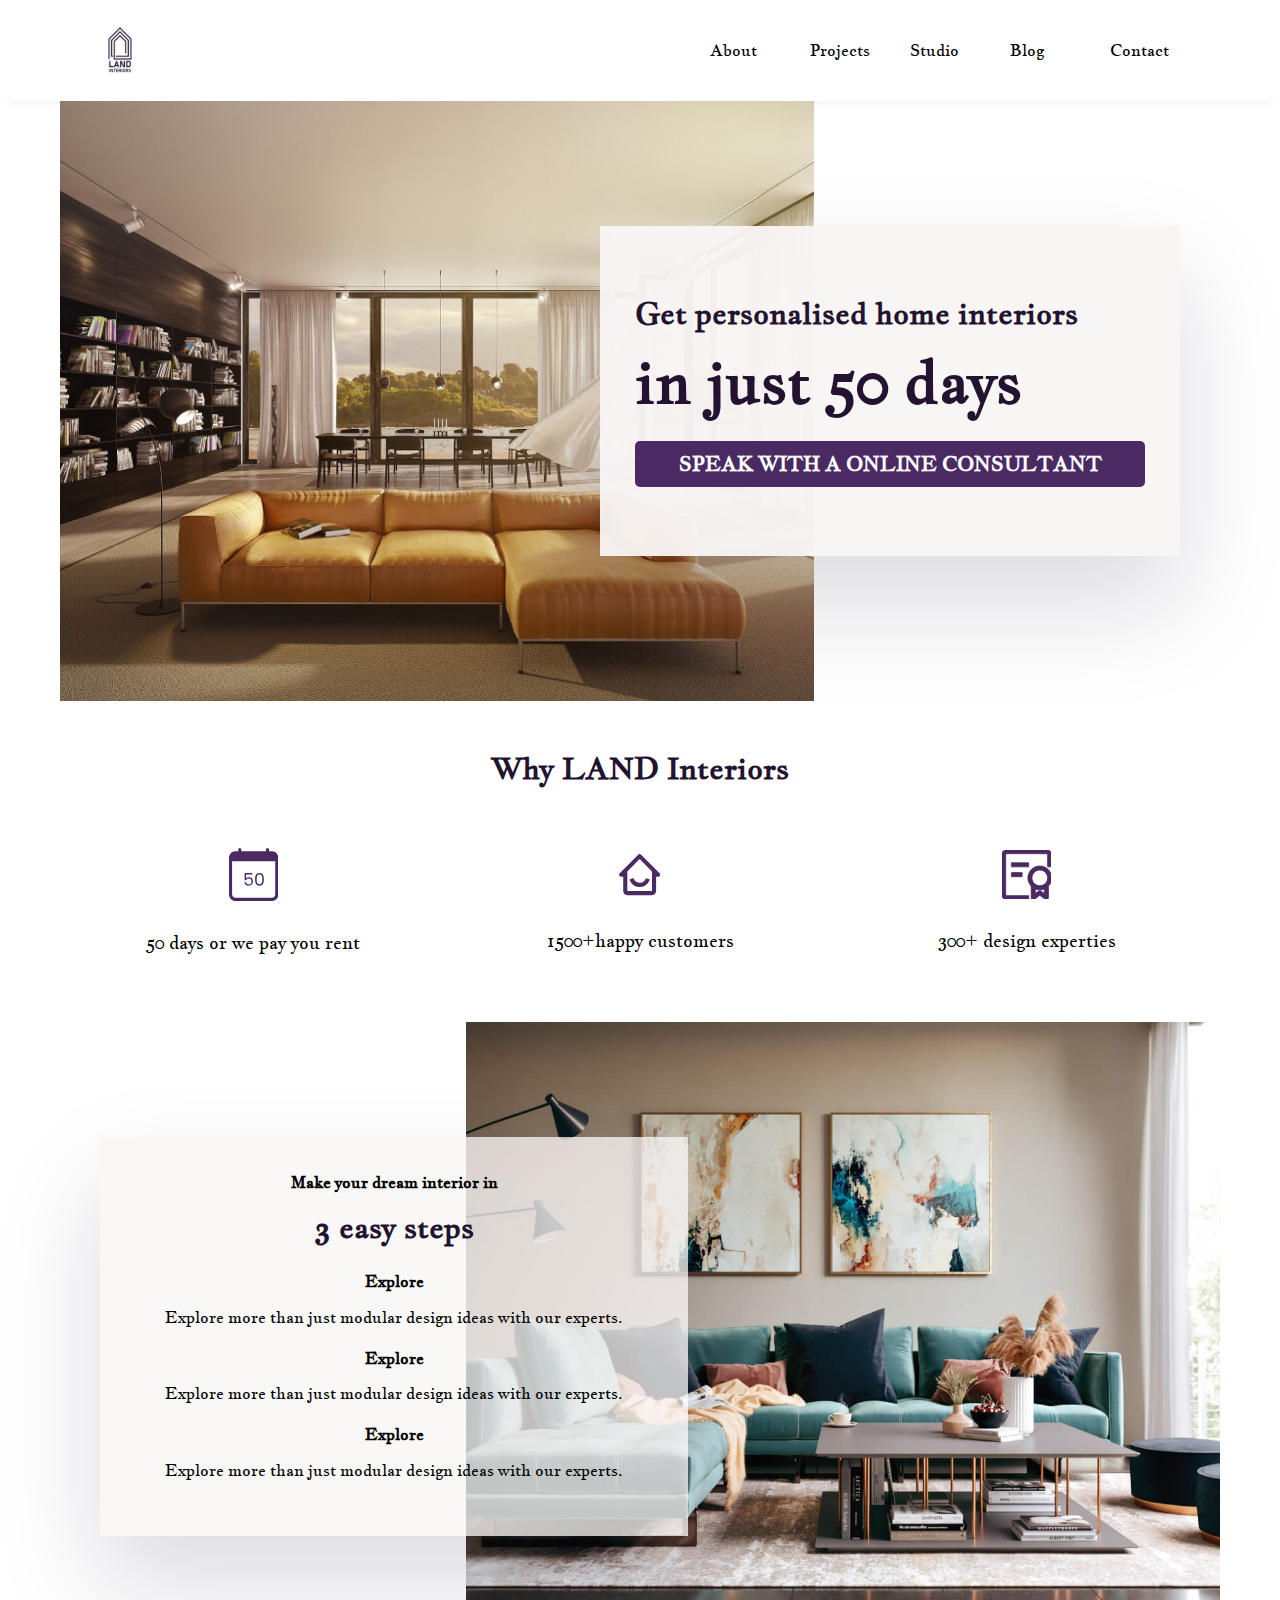
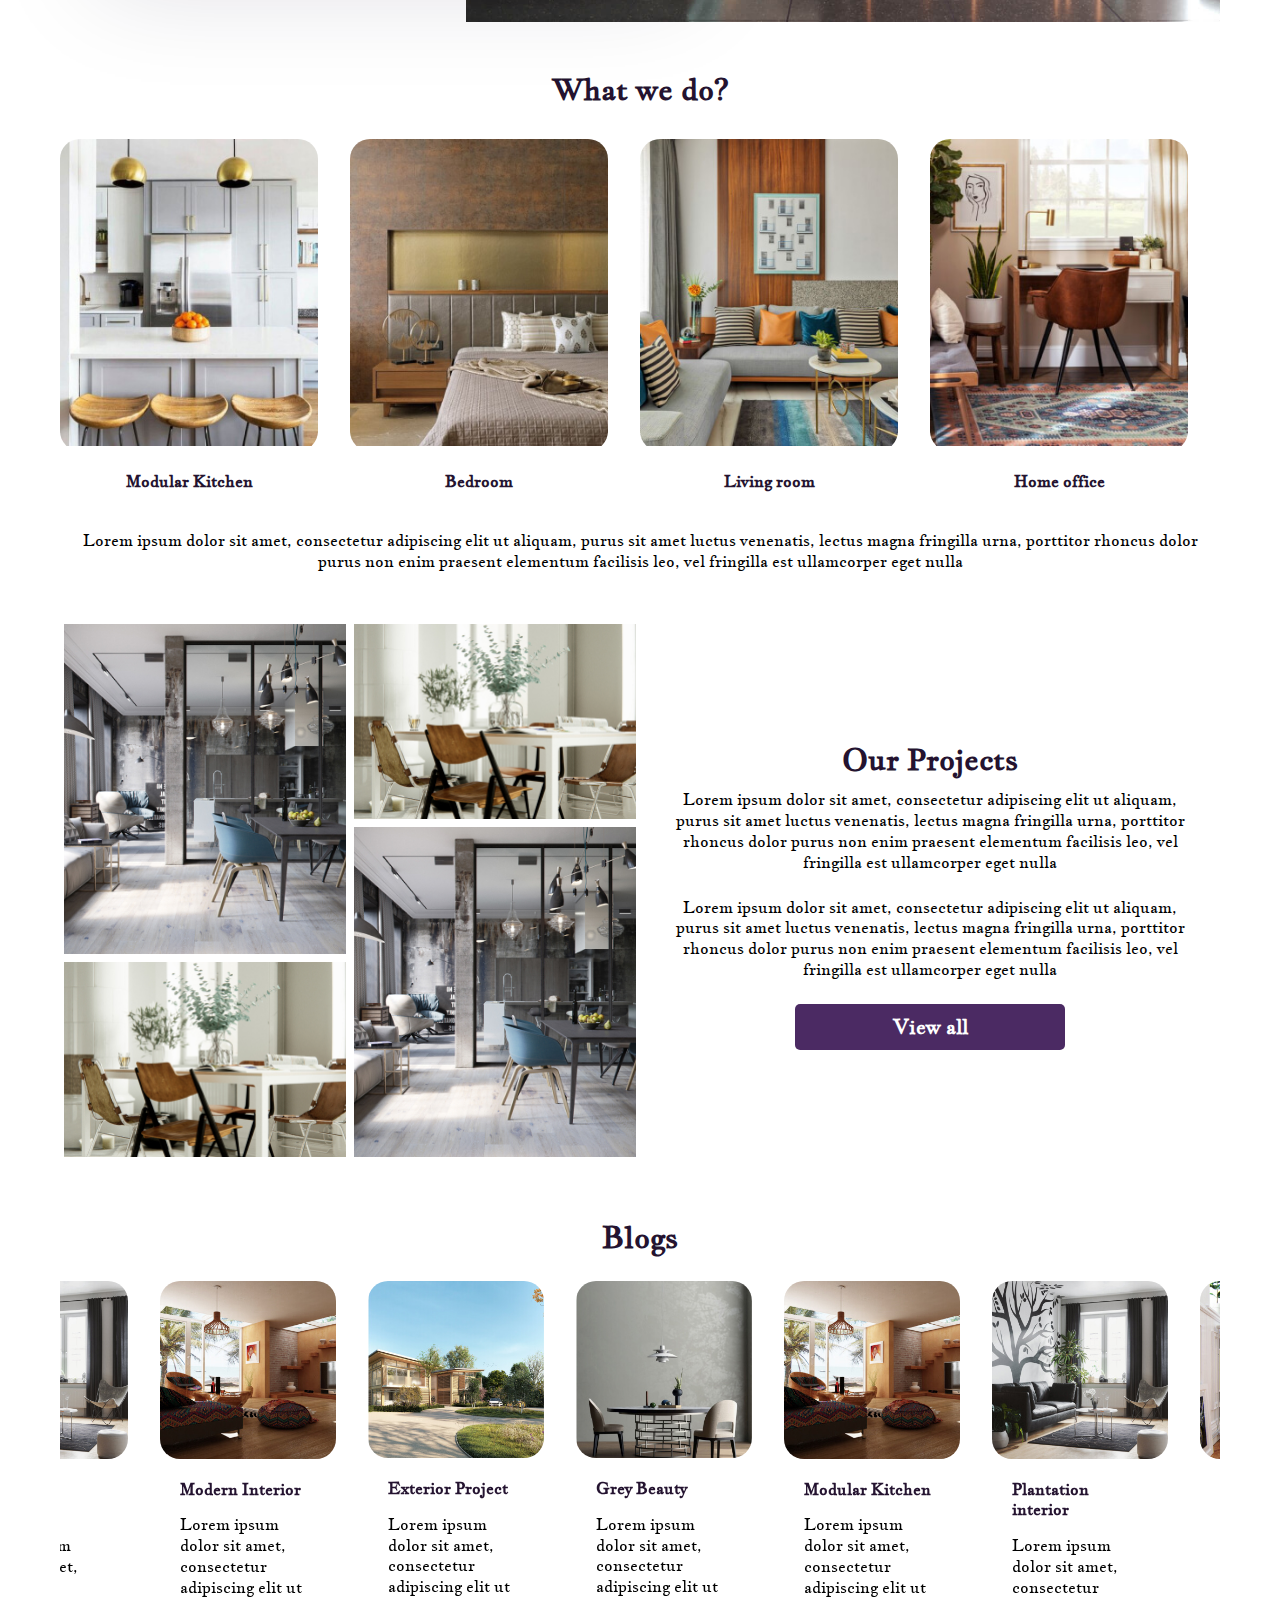
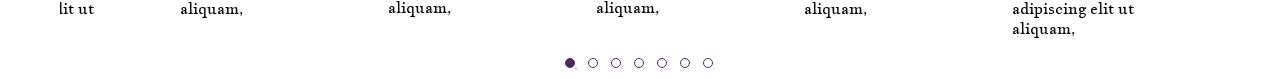
==== index.html @ eb4002d5 "first commit" ====
<!DOCTYPE html>
<html lang="en">
  <head>
    <meta charset="UTF-8" />
    <meta http-equiv="X-UA-Compatible" content="IE=edge" />
    <meta name="viewport" content="width=device-width, initial-scale=1.0" />
    <link rel="shortcut icon" href="/assets/images/Logo.svg" type="image/x-icon">
    <!-- styles -->
    <link rel="stylesheet" href="./assets/css/bootstrap.min.css" />
    <link rel="stylesheet" href="./assets/css/slick.min.css" />
    <link rel="stylesheet" href="./assets/css/style.css" />
    <!-- styles -->
    <title>Interior Designs</title>
    
  </head>
  <body>
    <!-- body content start -->
    <div class="isl-header__nav-wrapper">
      <div class="content-wrapper">
          <header class="isl-header">
              <div class="isl-header__logo">
                  <svg  viewBox="0 0 111 111" fill="none" xmlns="http://www.w3.org/2000/svg" xmlns:xlink="http://www.w3.org/1999/xlink">
<rect width="111" height="111" fill="url(#pattern0)"/>
<defs>
<pattern id="pattern0" patternContentUnits="objectBoundingBox" width="1" height="1">
<use xlink:href="#image0_1_5" transform="scale(0.000999001)"/>
</pattern>
<image id="image0_1_5" width="1001" height="1001" xlink:href="[data-uri]"/>
</defs>
</svg>

              </div>
              <div class="isl-header__hangberger ">
                  <div class="isl-header__hangberger-icon" id="icon-1"></div>
                  <div class="isl-header__hangberger-icon" id="icon-2"></div>
                  <div class="isl-header__hangberger-icon" id="icon-3"></div>
              </div>
              <nav class="isl-header__nav">
                  <ul class="isl-header__nav-list">
                      <li class="isl-header__nav-item">
                          <a href="#" class="isl-header__nav-item-link">
                              About
                          </a>
                      </li>
                      <li class="isl-header__nav-item">
                          <a href="#" class="isl-header__nav-item-link">
                              Projects
                          </a>
                      </li>
                      <li class="isl-header__nav-item">
                          <a href="#" class="isl-header__nav-item-link">
                              Studio
                          </a>
                      </li>
                      <li class="isl-header__nav-item">
                          <a href="#" class="isl-header__nav-item-link">
                              Blog
                          </a>
                      </li>
                      <li class="isl-header__nav-item">
                          <a href="#" class="isl-header__nav-item-link">
                              Contact
                          </a>
                      </li>
                  </ul>
              </nav>
          </header>
        </div>
    </div>
    <!-- hero section starts here -->
     <div class="isl-about2-wrapper">
          <div class="content-wrapper">
            <div class="isl-about2">
              <div class="isl-about2__left" style="background-image: url('../assets/images/Mainbg.jpg');">
              </div>
              <div class="isl-about2__right">
                <h2 class="isl-sub-h">
                    Get personalised home interiors
                  </h2>
                  <div class="isl-main-h">
                    in just 50 days
                  </div>
                  <a href="#" class="int-button">
                      SPEAK WITH A ONLINE CONSULTANT
                  </a>
              </div>
            </div>
          </div>
        </div>
    <!-- hero section ends here -->

    <!-- Why us content start -->
    <div class="int-whyus-container">
      <div class="content-wrapper">
        <div class="isl-sub-h mt-5">
          Why LAND Interiors
        </div>
          <div class="int-whyus">
              <div class="int-whyus__card">
                  <div class="int-whyus__card-top">
                      <svg  viewBox="0 0 68 73" fill="none" xmlns="http://www.w3.org/2000/svg">
                      <path d="M21.5417 34.624V44.416H23.6057C24.1817 43.048 25.4537 42.136 27.2057 42.136C29.7257 42.136 30.9977 43.576 30.9977 46.048C30.9977 48.424 29.8217 50.2 27.1817 50.2C25.1417 50.2 23.7257 49.12 23.3177 47.296H21.1817C21.6137 50.104 23.7017 52.048 27.1577 52.048C31.2137 52.048 33.0857 49.36 33.0857 46C33.0857 43.312 31.7417 40.264 27.5177 40.264C25.8137 40.264 24.2777 41.032 23.5577 42.016V36.544H31.9817V34.624H21.5417ZM35.988 43.144C35.988 48.184 37.236 52 42.036 52C46.812 52 48.06 48.184 48.06 43.144C48.06 38.176 46.812 34.384 42.036 34.384C37.236 34.384 35.988 38.176 35.988 43.144ZM45.9 43.144C45.9 46.888 45.444 50.008 42.036 50.008C38.604 50.008 38.148 46.888 38.148 43.144C38.148 39.544 38.604 36.376 42.036 36.376C45.444 36.376 45.9 39.544 45.9 43.144Z" fill="#4B2A63"/>
                      <path d="M14.875 0C15.4386 0 15.9791 0.240345 16.3776 0.668163C16.7761 1.09598 17 1.67622 17 2.28125V4.5625H51V2.28125C51 1.67622 51.2239 1.09598 51.6224 0.668163C52.0209 0.240345 52.5614 0 53.125 0C53.6886 0 54.2291 0.240345 54.6276 0.668163C55.0261 1.09598 55.25 1.67622 55.25 2.28125V4.5625H59.5C61.7543 4.5625 63.9163 5.52388 65.5104 7.23515C67.1045 8.94642 68 11.2674 68 13.6875V63.875C68 66.2951 67.1045 68.6161 65.5104 70.3273C63.9163 72.0386 61.7543 73 59.5 73H8.5C6.24566 73 4.08365 72.0386 2.48959 70.3273C0.895533 68.6161 0 66.2951 0 63.875V13.6875C0 11.2674 0.895533 8.94642 2.48959 7.23515C4.08365 5.52388 6.24566 4.5625 8.5 4.5625H12.75V2.28125C12.75 1.67622 12.9739 1.09598 13.3724 0.668163C13.7709 0.240345 14.3114 0 14.875 0V0ZM4.25 18.25V63.875C4.25 65.0851 4.69777 66.2455 5.4948 67.1012C6.29183 67.9568 7.37283 68.4375 8.5 68.4375H59.5C60.6272 68.4375 61.7082 67.9568 62.5052 67.1012C63.3022 66.2455 63.75 65.0851 63.75 63.875V18.25H4.25Z" fill="#4B2A63"/>
                      </svg>
                  </div>
                  <div class="int-whyus__card-bottom">
                      50 days or we
                      pay you rent
                  </div>
              </div>
              <div class="int-whyus__card">
                  <div class="int-whyus__card-top">
                      <svg viewBox="0 0 72 72" fill="none" xmlns="http://www.w3.org/2000/svg">
                      <path d="M9 38.9999H12V59.9999C12 63.3089 14.691 65.9999 18 65.9999H54C57.309 65.9999 60 63.3089 60 59.9999V38.9999H63C63.5933 38.9998 64.1731 38.8238 64.6664 38.4941C65.1596 38.1645 65.544 37.696 65.771 37.1479C65.998 36.5998 66.0575 35.9967 65.9417 35.4148C65.826 34.833 65.5404 34.2985 65.121 33.8789L38.121 6.87893C37.8426 6.60009 37.512 6.37888 37.1481 6.22795C36.7841 6.07702 36.394 5.99933 36 5.99933C35.606 5.99933 35.2159 6.07702 34.8519 6.22795C34.488 6.37888 34.1574 6.60009 33.879 6.87893L6.879 33.8789C6.45957 34.2985 6.17395 34.833 6.05825 35.4148C5.94255 35.9967 6.00196 36.5998 6.22897 37.1479C6.45598 37.696 6.8404 38.1645 7.33363 38.4941C7.82686 38.8238 8.40675 38.9998 9 38.9999ZM36 13.2419L54 31.2419V44.9999L54.003 59.9999H18V31.2419L36 13.2419Z" fill="#4B2A63"/>
                      <path d="M36 53.9999C47.109 53.9999 50.703 43.3829 50.85 42.9329L45.15 41.0699C45.126 41.1389 42.807 47.9999 36 47.9999C29.286 47.9999 26.94 41.3369 26.847 41.0519L21.15 42.9329C21.297 43.3829 24.891 53.9999 36 53.9999Z" fill="#4B2A63"/>
                      </svg>
  
                  </div>
                  <div class="int-whyus__card-bottom">
                      1500+happy
                      customers
                  </div>
              </div>
              <div class="int-whyus__card">
                  <div class="int-whyus__card-top">
                      <svg viewBox="0 0 62 62" fill="none" xmlns="http://www.w3.org/2000/svg">
                      <g clip-path="url(#clip0_1_32)">
                      <path d="M40.8067 61.9867L41.2067 61.6867L47.5333 56.9417L53.86 61.6867L54.26 61.9867L54.66 62.2867L54.6895 62.2473C54.9648 62.3794 55.2627 62.462 55.5695 62.4896C56.0442 62.5324 56.5215 62.4422 56.9478 62.229C57.3742 62.0159 57.7327 61.6882 57.9833 61.2827C58.1453 61.0207 58.258 60.7328 58.3175 60.4333H58.3667V59.9333V59.4333V45.46C60.9018 42.8006 62.3691 39.3021 62.4917 35.6333H62.5V35.1333V34.6333H62.4917C62.3652 30.8454 60.8051 27.239 58.1164 24.5503C55.4276 21.8616 51.8212 20.3015 48.0333 20.175V20.1667H47.5333H47.0333V20.175C43.2454 20.3015 39.639 21.8616 36.9503 24.5503C34.2616 27.239 32.7015 30.8454 32.575 34.6333H32.5667V35.1333V35.6333H32.575C32.6975 39.3021 34.1649 42.8006 36.7 45.46V59.4333V59.9333V60.4333H36.7492C36.8087 60.7328 36.9214 61.0207 37.0833 61.2827C37.3339 61.6882 37.6925 62.0159 38.1188 62.229C38.5452 62.4422 39.0224 62.5324 39.4972 62.4896C39.804 62.462 40.1019 62.3794 40.3772 62.2473L40.4067 62.2867L40.8067 61.9867ZM41.8333 54.8V48.9721C43.4729 49.6474 45.2326 50.0315 47.0333 50.0917V50.1H47.5333H48.0333V50.0917C49.834 50.0315 51.5937 49.6474 53.2333 48.9721V54.8L49.4733 51.98L49.0733 51.68L48.6733 51.38L48.6438 51.4193C48.2992 51.2539 47.9199 51.1667 47.5333 51.1667C47.1468 51.1667 46.7675 51.2539 46.4228 51.4193L46.3933 51.38L45.9933 51.68L45.5933 51.98L41.8333 54.8ZM47.5333 25.3C50.1413 25.3 52.6424 26.336 54.4865 28.1801C56.3307 30.0242 57.3667 32.5254 57.3667 35.1333C57.3667 37.7413 56.3307 40.2424 54.4865 42.0866C54.1949 42.3782 53.8868 42.6497 53.5644 42.9H53.2333V43.1462C51.5795 44.3226 49.5896 44.9667 47.5333 44.9667C45.477 44.9667 43.4871 44.3226 41.8333 43.1462V42.9H41.5022C41.1799 42.6497 40.8718 42.3782 40.5801 42.0866C38.736 40.2424 37.7 37.7413 37.7 35.1333C37.7 32.5254 38.736 30.0242 40.5801 28.1801C42.4242 26.336 44.9254 25.3 47.5333 25.3ZM62 21.1667H62.5V20.6667V6.7V6.2V5.7H62.4813C62.3621 4.1059 61.6757 2.6005 60.5376 1.46238C59.3995 0.324273 57.8941 -0.3621 56.3 -0.481332V-0.5H55.8H55.3H6.7H6.2H5.7V-0.481332C4.1059 -0.3621 2.6005 0.324273 1.46238 1.46238C0.324273 2.6005 -0.3621 4.1059 -0.481332 5.7H-0.5V6.2V6.7V55.3V55.8V56.3H-0.481332C-0.3621 57.8941 0.324272 59.3995 1.46238 60.5376C2.6005 61.6757 4.1059 62.3621 5.7 62.4813V62.5H6.2H6.7H33.0667H33.5667V62V57.8667V57.3667H33.0667H6.7H6.2C5.78449 57.3667 5.38601 57.2016 5.0922 56.9078C4.79839 56.614 4.63333 56.2155 4.63333 55.8V55.3V6.7V6.2C4.63333 5.78449 4.79839 5.38601 5.0922 5.0922C5.38601 4.79839 5.78449 4.63333 6.2 4.63333H6.7H55.3H55.8C56.2155 4.63333 56.614 4.79839 56.9078 5.0922C57.2016 5.38601 57.3667 5.78449 57.3667 6.2V6.7V20.6667V21.1667H57.8667H62ZM11.9 20.6667V21.1667H12.4H33.0667H33.5667V20.6667V16.5333V16.0333H33.0667H12.4H11.9V16.5333V20.6667ZM11.9 33.0667V33.5667H12.4H24.8H25.3V33.0667V28.9333V28.4333H24.8H12.4H11.9V28.9333V33.0667Z" fill="#4B2A63" stroke="#4B2A63"/>
                      </g>
                      <defs>
                      <clipPath id="clip0_1_32">
                      <rect width="62" height="62" fill="white"/>
                      </clipPath>
                      </defs>
                      </svg>
  
                  </div>
                  <div class="int-whyus__card-bottom">
                      300+ design
                      experties
                  </div>
              </div>
          </div>
      </div>
    </div>
    <!-- Why us content end -->

    <!-- 3 easy steps starts here -->
    <div class="isl-about3-wrapper mt-5">
          <div class="content-wrapper">
            <div class="isl-about3">
              <div class="isl-about3__left">
                <div class="isl-text-b">
                  Make your dream interior in
                </div>
                <h2 class="isl-sub-h mb-4">
                    3 easy steps
                  </h2>
                  <div class="isl-text-block">
                    <div class="isl-text-b">
                      Explore
                    </div>
                    <div class="isl-text">
                      Explore more than just modular design
                      ideas with our experts.
                    </div>
                  </div>
                  <div class="isl-text-block">
                    <div class="isl-text-b">
                      Explore
                    </div>
                    <div class="isl-text">
                      Explore more than just modular design
                      ideas with our experts.
                    </div>
                  </div>
                  <div class="isl-text-block">
                    <div class="isl-text-b">
                      Explore
                    </div>
                    <div class="isl-text">
                      Explore more than just modular design
                      ideas with our experts.
                    </div>
                  </div>
              </div>
              <div class="isl-about3__right" style="background-image: url('../assets/images/subBG.jpg');">
              </div>
            </div>
          </div>
        </div>
    <!-- 3 easy steps ends here -->

    <!-- What we do? starts here -->
    <div class="isl-popular-wrapper mt-5">
      <div class="content-wrapper">
        <div class="isl-sub-h">
          What we do?
        </div>
        <div class="isl-popular__card-container">
          <div class="isl-popular__card">
            <div class="isl-popular__card-top">
              <img src="./assets/images/Modular_Kitchen.jpg" alt="">
            </div>
            <div class="isl-popular__card-bottom">
              <div class="isl-text-b">
                Modular Kitchen
              </div>
            </div>
          </div>
          <div class="isl-popular__card">
            <div class="isl-popular__card-top">
              <img src="./assets/images/Bedroom.jpg" alt="">
            </div>
            <div class="isl-popular__card-bottom">
              <div class="isl-text-b">
                Bedroom
              </div>
            </div>
          </div>
          <div class="isl-popular__card">
            <div class="isl-popular__card-top" >
              <img src="./assets/images/Living_room.jpg" alt="">
            </div>
            <div class="isl-popular__card-bottom">
              <div class="isl-text-b">
                Living room
              </div>
            </div>
          </div>
          <div class="isl-popular__card">
            <div class="isl-popular__card-top">
              <img src="./assets/images/Home_office.jpg" alt="">
            </div>
            <div class="isl-popular__card-bottom">
              <div class="isl-text-b">
                Home office
              </div>
            </div>
          </div>
        </div>
        <div class="isl-text">
          Lorem ipsum dolor sit amet, consectetur adipiscing elit ut aliquam, purus sit amet luctus venenatis, lectus magna fringilla urna, porttitor rhoncus dolor purus non enim praesent elementum facilisis leo, vel fringilla est ullamcorper eget nulla
        </div>
      </div>
    </div>

    <!-- What we do? ends here -->

    <!-- Our Projects starts here -->
    <div class="isl-about-wrapper mt-5">
      <div class="content-wrapper">
        <div class="isl-about">
          <div class="isl-about__left">
            <div class="isl-about__left__content-block">
              <div class="isl-about__left__content-block-content isl-about__left__content-block-content--content50 " style="background-image: url(./assets/images/Projects_1.jpg);"></div>
              <div class="isl-about__left__content-block-content isl-about__left__content-block-content--content25 " style="background-image: url(./assets/images/Projects_2.jpg);"></div>
            </div>
            <div class="isl-about__left__content-block">
              <div class="isl-about__left__content-block-content isl-about__left__content-block-content--content25 " style="background-image: url(./assets/images/Projects_2.jpg);"></div>
              <div class="isl-about__left__content-block-content isl-about__left__content-block-content--content50 " style="background-image: url(./assets/images/Projects_1.jpg);"></div>
            </div>
          </div>
          <div class="isl-about__right">
            <h2 class="isl-sub-h ">
                Our Projects
              </h2>
              <div class="isl-text mb-4">
                Lorem ipsum dolor sit amet, consectetur adipiscing elit ut aliquam, purus sit amet luctus venenatis, lectus magna fringilla urna, porttitor rhoncus dolor purus non enim praesent elementum facilisis leo, vel fringilla est ullamcorper eget nulla
              </div>
              <div class="isl-text mb-4">
                Lorem ipsum dolor sit amet, consectetur adipiscing elit ut aliquam, purus sit amet luctus venenatis, lectus magna fringilla urna, porttitor rhoncus dolor purus non enim praesent elementum facilisis leo, vel fringilla est ullamcorper eget nulla
              </div>
              <a href="#" class="int-button">
        View all
    </a>
          </div>
        </div>
      </div>
    </div>
    <!-- Our Projects ends here -->

    <!-- Blogs starts here  -->
    <div class="isl-popular-wrapper mt-5">
      <div class="content-wrapper">
        <div class="isl-sub-h">
          Blogs
        </div>
        <div class="blog-cards mt-4">
          <div class="isl-popular__card">
            <div class="isl-popular__card-top">
              <img src="./assets/images/Modern_Interior.jpg" alt="">
            </div>
            <div class="isl-popular__card-bottom">
              <div class="isl-text-b">
                Modern Interior
              </div>
              <div class="isl-text">
                Lorem ipsum dolor sit amet, 
                consectetur adipiscing elit ut
                aliquam,
              </div>
            </div>
          </div>
          <div class="isl-popular__card">
            <div class="isl-popular__card-top">
              <img src="./assets/images/Exterior_Project.jpg" alt="">
            </div>
            <div class="isl-popular__card-bottom">
              <div class="isl-text-b">
                Exterior Project
              </div>
              <div class="isl-text">
                Lorem ipsum dolor sit amet, 
                consectetur adipiscing elit ut
                aliquam,
              </div>
            </div>
          </div>
          <div class="isl-popular__card">
            <div class="isl-popular__card-top">
              <img src="./assets/images/Grey_Beauty.jpg" alt="">
            </div>
            <div class="isl-popular__card-bottom">
              <div class="isl-text-b">
                Grey Beauty
              </div>
              <div class="isl-text">
                Lorem ipsum dolor sit amet, 
                consectetur adipiscing elit ut
                aliquam,
              </div>
            </div>
          </div>
          <div class="isl-popular__card">
            <div class="isl-popular__card-top">
              <img src="./assets/images/Modern_Interior.jpg" alt="">
            </div>
            <div class="isl-popular__card-bottom">
              <div class="isl-text-b">
                Modular Kitchen
              </div>
              <div class="isl-text">
                Lorem ipsum dolor sit amet, 
                consectetur adipiscing elit ut
                aliquam,
              </div>
            </div>
          </div>
          <div class="isl-popular__card">
            <div class="isl-popular__card-top">
              <img src="./assets/images/Plantation_interior.jpg" alt="">
            </div>
            <div class="isl-popular__card-bottom">
              <div class="isl-text-b">
                Plantation interior
              </div>
              <div class="isl-text">
                Lorem ipsum dolor sit amet, 
                consectetur adipiscing elit ut
                aliquam,
              </div>
            </div>
          </div>
          <div class="isl-popular__card">
            <div class="isl-popular__card-top">
              <img src="./assets/images/Role_of_furnitures.jpg" alt="">
            </div>
            <div class="isl-popular__card-bottom">
              <div class="isl-text-b">
                Role of furnitures
              </div>
              <div class="isl-text">
                Lorem ipsum dolor sit amet, 
                consectetur adipiscing elit ut
                aliquam,
              </div>
            </div>
          </div>
          <div class="isl-popular__card">
            <div class="isl-popular__card-top">
              <img src="./assets/images/Plantation_interior.jpg" alt="">
            </div>
            <div class="isl-popular__card-bottom">
              <div class="isl-text-b">
                Plantation interior
              </div>
              <div class="isl-text">
                Lorem ipsum dolor sit amet, 
                consectetur adipiscing elit ut
                aliquam,
              </div>
            </div>
          </div>
        </div>
      </div>
    </div>
    <!-- Blogs ends here  -->

    
    <!-- body content end -->

    <!-- scripts -->
    <script src="./assets/js/jquery.min.js"></script>
    <script src="./assets/js/bootstrap.min.js"></script>
    <script src="./assets/js/slick.min.js"></script>
    <script src="./assets/js/script.js"></script>
    <!-- scripts -->
  </body>
</html>
---- assets/css/style.css ----
@import url("https://fonts.googleapis.com/css2?family=Jacques+Francois&display=swap");
html,
body,
div,
span,
applet,
object,
iframe,
h1,
h2,
h3,
h4,
h5,
h6,
p,
blockquote,
pre,
a,
abbr,
acronym,
address,
big,
cite,
code,
del,
dfn,
em,
img,
ins,
kbd,
q,
s,
samp,
small,
strike,
strong,
sub,
sup,
tt,
var,
b,
u,
i,
center,
dl,
dt,
dd,
ol,
ul,
li,
fieldset,
form,
label,
legend,
table,
caption,
tbody,
tfoot,
thead,
tr,
th,
td,
article,
aside,
canvas,
details,
embed,
figure,
figcaption,
footer,
header,
hgroup,
menu,
nav,
output,
ruby,
section,
summary,
time,
mark,
audio,
video {
  margin: 0;
  padding: 0;
  border: 0;
  font-size: 100%;
  vertical-align: baseline;
  font-weight: inherit;
}

article,
aside,
details,
figcaption,
figure,
footer,
header,
hgroup,
menu,
nav,
section {
  display: block;
}

body {
  font-weight: 300;
  line-height: 1.4;
}

ol,
ul {
  list-style: none;
}

blockquote,
q {
  quotes: none;
}

blockquote:before, blockquote:after {
  content: "";
  content: none;
}

q:before, q:after {
  content: "";
  content: none;
}

table {
  border-collapse: collapse;
  border-spacing: 0;
}

a {
  text-decoration: none;
  cursor: pointer;
}

input,
textarea,
select {
  margin: 0;
}

input:focus,
textarea:focus,
select:focus {
  outline: none;
}

textarea {
  overflow: auto;
}

button::-moz-focus-inner,
input[type=button]::-moz-focus-inner,
input[type=submit]::-moz-focus-inner,
input[type=reset]::-moz-focus-inner {
  padding: 0 !important;
  border: 0 none !important;
}

mark {
  background: none;
  color: inherit;
}

strong {
  font-weight: bold;
}

*,
*:before,
*:after {
  box-sizing: border-box;
}

html {
  scroll-behavior: smooth;
}

html,
body {
  font-family: "Jacques Francois", serif, ystem-ui, -apple-system, "Segoe UI", Roboto, "Helvetica Neue", Arial, "Noto Sans", "Liberation Sans", sans-serif, "Apple Color Emoji", "Segoe UI Emoji", "Segoe UI Symbol", "Noto Color Emoji";
  font-size: 16px;
  font-weight: 400;
  line-height: 1.3;
  width: 100%;
  min-height: 100%;
  color: #000000;
  background-color: #ffffff;
}

a,
button,
input {
  outline: none;
}

a,
a:hover {
  text-decoration: none;
}

p,
li {
  margin-bottom: 0;
}

button {
  border: 0;
  background-color: transparent;
}

*:focus {
  outline: none;
}

.content-wrapper {
  width: 100%;
  max-width: 1240px;
  padding-left: 40px;
  padding-right: 40px;
  margin-left: auto;
  margin-right: auto;
}

.desk-visible {
  display: block;
}

.only-mobile {
  display: none;
}

.hide-mobile-tablet {
  display: block;
}

.only-mobile-tablet {
  display: none;
}

@media (max-width: 1024px) {
  .content-wrapper {
    padding-left: 32px;
    padding-right: 32px;
  }
  .hide-mobile-tablet {
    display: none;
  }
  .only-mobile-tablet {
    display: block;
  }
}
@media (max-width: 767px) {
  .content-wrapper {
    padding-left: 16px;
    padding-right: 16px;
  }
  .desk-visible {
    display: none;
  }
  .only-mobile {
    display: block;
  }
}
.int-button {
  display: inline-block;
  width: 100%;
  max-width: 600px;
  margin: 0 auto;
  padding: 10px 25px;
  border: none;
  border-radius: 5px;
  text-decoration: none;
  font-size: 20px;
  font-weight: 600;
  color: white;
  background-color: #4B2A63;
  text-align: center;
}
.int-button:hover {
  background-color: #3a1b50;
  color: white;
}

@media (max-width: 767px) {
  .int-button {
    width: 100%;
    max-width: 600px;
    margin: 0 auto;
    padding: 10px 20px;
    border: none;
    border-radius: 5px;
    text-decoration: none;
    font-size: 14px;
    font-weight: 600;
    color: white;
    background-color: #4B2A63;
  }
  .int-button:hover {
    background-color: #3a1b50;
    color: white;
  }
}
@media (max-width: 1024px) {
  .int-button {
    width: 100%;
    max-width: 600px;
    margin: 0 auto;
    padding: 10px 20px;
    border: none;
    border-radius: 5px;
    text-decoration: none;
    font-size: 16px;
    font-weight: 600;
    color: white;
    background-color: #4B2A63;
  }
  .int-button:hover {
    background-color: #3a1b50;
    color: white;
  }
}
.main-bg {
  width: 100%;
  height: 100%;
  min-height: 700px;
}

.bg {
  width: 100%;
  height: 100%;
  min-height: 700px;
  background-position: center;
  background-repeat: no-repeat;
  background-size: cover;
}

.slick-dots {
  bottom: 40px;
}
.slick-dots li {
  width: 10px;
  height: 10px;
  border: 1px solid white;
  border-radius: 20px;
}
.slick-dots .slick-active {
  background-color: white;
}

.isl {
  width: 100%;
  height: 100%;
  min-height: 700px;
}
.isl-main-h {
  width: 100%;
  font-size: 60px;
  font-weight: bold;
  line-height: 1.3;
  color: #241330;
  margin-bottom: 20px;
}
.isl-sub-h {
  width: 100%;
  height: 100%;
  font-size: 30px;
  font-weight: bold;
  line-height: 1.3;
  color: #241330;
  margin-bottom: 10px;
}
.isl-text {
  width: 100%;
  color: inherit;
}
.isl-hero {
  width: 100%;
  height: 100%;
  min-height: 700px;
  display: flex;
  flex-direction: column;
  justify-content: center;
}
.isl-hero .isl-text {
  width: 70%;
}
.isl-hero--center {
  width: 60%;
  text-align: center;
  margin: 0 auto;
}
.isl-hero--center .isl-text {
  width: 100%;
  text-align: center;
  margin: 0 auto;
}
.isl-hero__content-container {
  width: 100%;
  padding: 70px 0;
  text-align: center;
  background-color: rgba(255, 255, 255, 0.796);
}
.isl-hero__content-container .isl-sub-h, .isl-hero__content-container .isl-main-h, .isl-hero__content-container .isl-text {
  color: black;
  width: 100%;
}

@media (max-width: 1024px) {
  .isl-hero--center {
    width: 100%;
    text-align: center;
    margin: 0;
  }
  .isl-hero--center .isl-text {
    width: 100%;
    text-align: center;
    margin: 0 auto;
  }
  .isl-main-h {
    font-size: 38px;
  }
  .isl-sub-h {
    font-size: 24px;
  }
  .isl-text {
    font-size: 18px;
  }
}
@media (max-width: 767px) {
  .main-bg, .isl, .isl-hero {
    min-height: 600px;
  }
  .bg {
    background-position-x: right;
    min-height: 600px;
  }
  .isl-main-h {
    font-size: 30px;
  }
  .isl-sub-h {
    font-size: 20px;
  }
  .isl-text {
    font-size: 16px;
  }
  .isl-hero .isl-text {
    width: 100%;
  }
  .isl-hero--center {
    width: 100%;
    text-align: center;
    margin: 0;
  }
  .isl-hero--center .isl-text {
    width: 100%;
    text-align: center;
    margin: 0 auto;
  }
  .isl-hero__content-container {
    padding: 30px 0;
  }
}
.isl-about {
  display: flex;
  align-items: center;
  justify-content: center;
}
.isl-about-wrapper {
  width: 100%;
  height: 100%;
}
.isl-about__left {
  width: 50%;
  min-height: 550px;
  background-position: center;
  background-size: cover;
  background-repeat: no-repeat;
  display: flex;
}
.isl-about__left__content-block {
  width: 50%;
  height: 100%;
  padding: 4px;
}
.isl-about__left__content-block-content {
  width: 100%;
  height: 100%;
  min-height: 675px;
  background-position: center;
  background-size: cover;
  background-repeat: no-repeat;
  margin-bottom: 8px;
}
.isl-about__left__content-block-content--content75 {
  min-height: 380px;
}
.isl-about__left__content-block-content--content50 {
  min-height: 330px;
}
.isl-about__left__content-block-content--content25 {
  min-height: 195px;
}
.isl-about__right {
  width: 50%;
  height: 100%;
  padding: 35px;
  text-align: center;
}
.isl-about__right .int-button {
  max-width: 270px;
}

.isl-about2 {
  position: relative;
}
.isl-about2-wrapper {
  width: 100%;
  height: 100%;
}
.isl-about2__left {
  width: 65%;
  min-height: 600px;
  background-position: center;
  background-size: cover;
  background-repeat: no-repeat;
}
.isl-about2__right {
  background-color: rgba(248, 244, 244, 0.9529411765);
  box-shadow: rgba(17, 12, 46, 0.15) 0px 48px 100px 0px;
  color: black;
  position: absolute;
  right: 40px;
  top: 125px;
  width: 50%;
  height: 55%;
  padding: 35px;
  display: flex;
  flex-direction: column;
  align-items: center;
  justify-content: center;
}
.isl-about2__right .isl-sub-h {
  height: auto;
}

.isl-about3 {
  position: relative;
  text-align: center;
}
.isl-about3-wrapper {
  width: 100%;
  height: 100%;
  min-height: 600px;
}
.isl-about3__right {
  width: 65%;
  min-height: 600px;
  background-position: center;
  background-size: cover;
  background-repeat: no-repeat;
  position: absolute;
  right: 0;
  top: 0;
}
.isl-about3__left {
  background-color: rgba(248, 244, 244, 0.77);
  box-shadow: rgba(17, 12, 46, 0.15) 0px 48px 100px 0px;
  color: black;
  position: absolute;
  left: 40px;
  top: 115px;
  z-index: 1;
  padding: 35px;
}
.isl-about3__left .isl-sub-h {
  height: auto;
}

.isl-text-b {
  font-weight: 600;
  color: inherit;
  margin-bottom: 15px;
}
.isl-text-block {
  width: 100%;
  margin-bottom: 20px;
  padding: 0 30px;
}

@media (max-width: 1024px) {
  .isl-about {
    flex-direction: column;
  }
  .isl-about__left {
    width: 100%;
    min-height: 400px;
    background-position: center;
    background-size: cover;
    background-repeat: no-repeat;
  }
  .isl-about__right {
    width: 100%;
    height: 100%;
  }
  .isl-about2__left {
    width: 100%;
    min-height: 400px;
    background-position: center;
    background-size: cover;
    background-repeat: no-repeat;
  }
  .isl-about2__right {
    width: 80%;
    height: 70%;
    top: 100px;
    right: 10%;
    padding: 35px 20px;
    background-color: rgba(248, 244, 244, 0.67);
  }
  .isl-about3__left {
    width: 70%;
    left: 0;
    top: 80px;
    background-color: rgba(248, 244, 244, 0.77);
  }
  .isl-about3__right {
    width: 65%;
    right: 0;
  }
  .isl-text-b {
    font-weight: 600;
    font-size: 14px;
  }
}
@media (max-width: 767px) {
  .isl-about {
    flex-direction: column;
  }
  .isl-about__left {
    width: 100%;
    min-height: 250px;
    background-position: center;
    background-size: cover;
    background-repeat: no-repeat;
  }
  .isl-about__left__content-block-content--content75 {
    min-height: 380px;
  }
  .isl-about__left__content-block-content--content50 {
    min-height: 155px;
  }
  .isl-about__left__content-block-content--content25 {
    min-height: 85px;
  }
  .isl-about__right {
    width: 100%;
    height: 100%;
    padding: 35px 0;
  }
  .isl-about2 {
    flex-direction: column;
  }
  .isl-about2__left {
    width: 100%;
    min-height: 400px;
    background-position: center;
    background-size: cover;
    background-repeat: no-repeat;
  }
  .isl-about2__right {
    width: 85%;
    padding: 35px 20px;
    top: unset;
    bottom: -30px;
    right: 7%;
  }
  .isl-about3__left {
    width: 60%;
    display: flex;
    flex-direction: column;
    justify-content: center;
    padding: 35px 0;
    left: 0;
    top: 0;
    height: 100%;
    background-color: rgba(248, 244, 244, 0.77);
  }
  .isl-about3__right {
    position: static;
    width: 100%;
  }
  .isl-text-b {
    font-weight: 600;
    font-size: 14px;
  }
}
.isl-popular-wrapper {
  width: 100%;
  height: 100%;
  text-align: center;
}
.isl-popular-wrapper .isl-block-h {
  color: #241330;
}
.isl-popular__card-container {
  width: 100%;
  display: flex;
  align-items: center;
  justify-content: center;
  flex-wrap: wrap;
  margin-right: -16px;
  margin-left: -16px;
  padding-top: 20px;
}
.isl-popular__card {
  width: calc(25% - 32px);
  margin-right: 16px;
  margin-left: 16px;
  margin-bottom: 4px;
}
.isl-popular__card-top {
  width: 100%;
  height: 100%;
  border-top-left-radius: 20px;
  border-top-right-radius: 20px;
  border-bottom-left-radius: 20px;
  border-bottom-right-radius: 20px;
  overflow: hidden;
}
.isl-popular__card-top img {
  width: 100%;
}
.isl-popular__card-bottom {
  width: 100%;
  height: 100%;
  padding: 20px;
  text-align: center;
}
.isl-popular__card-bottom .isl-text-b {
  color: #241330;
}
.isl-popular__card-bottom__social {
  width: 100%;
  padding: 10px;
  display: flex;
  align-items: center;
  justify-content: center;
}
.isl-popular__card-bottom__social-logo {
  width: 20px;
  height: 20px;
  margin-left: 8px;
  margin-right: 8px;
  cursor: pointer;
}
.isl-popular__card-bottom__social-logo svg {
  width: 100%;
  height: 100%;
}
.isl-btn {
  display: inline-block;
  padding: 10px 25px;
  border: 1px solid #ccc;
  border-radius: 20px;
  color: black;
  font-size: 18px;
  font-weight: 600;
}
.isl-btn:hover {
  color: inherit;
}
.isl-btn--sub {
  padding: 15px 80px;
  position: relative;
}
.isl-btn--sub::after {
  content: ">>>";
  font-size: 20px;
  position: absolute;
  top: 15px;
  left: 174px;
  background-color: #fff;
  transition: opacity 0.3s ease-in-out;
}
.isl-block-h {
  display: block;
  font-size: 26px;
  font-weight: 600;
  margin-bottom: 20px;
}

@media (max-width: 1024px) {
  .isl-popular__card-container {
    margin-right: -4px;
    margin-left: -4px;
    justify-content: flex-start;
  }
  .isl-popular__card {
    width: calc(50% - 8px);
    margin-right: 4px;
    margin-left: 4px;
    margin-bottom: 4px;
  }
  .isl-popular__card-top {
    width: 100%;
    height: 100%;
  }
  .isl-popular__card-top img {
    width: 100%;
  }
  .isl-popular__card-bottom {
    width: 100%;
    height: 100%;
    padding: 20px;
    text-align: center;
  }
  .isl-popular__card-bottom .isl-text-b {
    color: #241330;
  }
}
.blog-cards .slick-dots {
  bottom: -15px;
}
.blog-cards .isl-popular__card-bottom {
  text-align: left;
}

@media (max-width: 767px) {
  .isl-popular__card-container {
    margin-right: -4px;
    margin-left: -4px;
    justify-content: flex-start;
  }
  .isl-popular__card {
    width: calc(50% - 8px);
    margin-right: 4px;
    margin-left: 4px;
    margin-bottom: 4px;
  }
  .isl-popular__card-top {
    width: 100%;
    height: 100%;
  }
  .isl-popular__card-top img {
    width: 100%;
  }
  .isl-popular__card-bottom {
    width: 100%;
    height: 100%;
    padding: 20px;
    text-align: center;
  }
  .isl-popular__card-bottom .isl-sub-h {
    color: black;
  }
}
.ist-parelax {
  width: 100%;
  background-position: center;
  background-size: cover;
  background-repeat: no-repeat;
  background-attachment: fixed;
}

.int-whyus-container {
  width: 100%;
}
.int-whyus-container .isl-sub-h {
  text-align: center;
}
.int-whyus {
  width: 100%;
  display: flex;
  align-items: center;
  justify-content: space-around;
}
.int-whyus__card {
  width: calc(33.33% - 20px);
  text-align: center;
  padding: 20px 30px;
  border-radius: 10px;
}
.int-whyus__card-top {
  width: 100%;
  padding: 30px;
}
.int-whyus__card-top svg {
  width: 20%;
  height: 100%;
}
.int-whyus__card-bottom {
  font-size: 18px;
  width: 100%;
}

@media (max-width: 1024px) {
  .int-whyus__card {
    padding: 0;
  }
  .int-whyus__card-top svg {
    width: 30%;
    height: 100%;
  }
}
@media (max-width: 767px) {
  .int-whyus {
    justify-content: space-between;
  }
  .int-whyus__card {
    padding: 0;
  }
  .int-whyus__card-top {
    padding: 20px 0;
  }
  .int-whyus__card-top svg {
    width: 30%;
    height: 100%;
  }
  .int-whyus__card-bottom {
    min-height: 100px;
  }
}
.isl_card {
  width: 100%;
  max-height: 600px;
  margin: 0 auto;
  border: none;
  border-radius: 10px;
  display: flex;
  align-items: center;
}
.isl_card__left {
  width: 50%;
}
.isl_card__left-images {
  width: 100%;
}
.isl_card__left-image {
  width: 100%;
  display: none;
}
.isl_card__left-image--active {
  display: block;
}
.isl_card__left-image--desk {
  display: block;
  width: 100%;
}
.isl_card__left-image--mob {
  display: none;
}
.isl_card__left .thumbnail-wrapper {
  width: 100%;
  max-width: unset;
  margin: 0 auto;
  margin-top: 20px;
}
.isl_card__right {
  width: 50%;
  padding: 20px;
}
.isl_card__right--text-wrapper {
  width: 100%;
}
.isl_card__right__subtitle {
  font-size: 1.5rem;
  font-weight: bold;
  line-height: 1.5;
  color: #787884;
  margin-bottom: 10px;
}
.isl_card__right__title {
  font-size: 2.5rem;
  font-weight: bold;
  line-height: 1.5;
  color: #000;
  margin-bottom: 10px;
}
.isl_card__right__text {
  margin-bottom: 20px;
  color: #787884;
}
.isl_card__right-price-wrapper {
  width: 100%;
  display: flex;
  align-items: center;
  justify-content: flex-start;
  position: relative;
}
.isl_card__right-price_main {
  font-size: 2.5rem;
  font-weight: bold;
  line-height: 1.5;
  color: #DC6708;
  margin-bottom: 10px;
  margin-right: 20px;
}
.isl_card__right-price_old {
  font-size: 1rem;
  font-weight: bold;
  line-height: 1.5;
  color: #787884;
  text-decoration: line-through;
  margin-bottom: 10px;
}
.isl_card__right-button {
  width: 100%;
  height: 50px;
  border: none;
  border-radius: 10px;
  background-color: #DC6708;
  color: #fff;
  font-size: 1.5rem;
  font-weight: bold;
  line-height: 1.5;
  text-align: center;
  display: flex;
  align-items: center;
  justify-content: center;
  cursor: pointer;
}
.isl_card__right-button:hover {
  background-color: #c76414;
  transition: 0.2s all ease-in-out;
  color: #000;
}
.isl_card__right-button-logo {
  padding: 0 10px;
}
.isl_card__right-button-logo svg {
  fill: #fff;
  width: 24px;
  height: 20px;
}
.isl_card__right-button-text {
  color: #fff;
}
.isl_card__right-button-text_link {
  color: #fff;
}
.isl_card__right-button-text_link:hover {
  color: #fff;
  text-decoration: none;
}
.isl_card__right-share {
  position: absolute;
  content: "";
  z-index: 10;
  top: 20px;
  right: 10px;
  width: 30px;
  height: 30px;
  cursor: pointer;
  background-color: #DC6708;
  border-radius: 40px;
  padding: 4px;
}
.isl_card__right-share svg {
  fill: #ffecec;
  color: #ffecec;
  text-align: center;
}
.isl_card__right-share-container {
  position: absolute;
  content: "";
  top: -40px;
  right: 10px;
  padding: 10px 20px;
  width: 200px;
  height: 50px;
  background-color: #DC6708;
  color: #ffecec;
  border-radius: 15px;
  display: none;
}
.isl_card__right-share-container::after {
  content: "";
  position: absolute;
  bottom: -20px;
  right: 1px;
  border-top: 15px solid #DC6708;
  border-right: 15px solid transparent;
  border-bottom: 15px solid transparent;
  border-left: 15px solid transparent;
}
.isl_card__right-share-container-link {
  text-decoration: none;
  width: 20px;
  height: 20px;
}
.isl_card__right-share-container-link svg {
  fill: #ffecec;
  width: 100%;
  height: 100%;
  color: #ffecec;
  text-align: center;
}
.isl_card__right-share-container-link :hover {
  text-decoration: none;
  color: inherit;
}

.active-social {
  display: flex;
  align-items: center;
  justify-content: space-around;
}

.slick-dots {
  display: flex !important;
  align-items: center;
  justify-content: center;
  padding: 10px;
}
.slick-dots li {
  border: 1px solid #4B2A63;
  width: 10px;
  height: 10px;
  border-radius: 10px;
  margin-right: 8px;
}
.slick-dots li.slick-active {
  background-color: #4B2A63;
}
.slick-dots li button {
  line-height: 0;
  font-size: 0;
}

.email {
  width: 100%;
  height: 50px;
  margin-top: 20px;
  position: relative;
}
.email .form-controll {
  width: 90%;
  height: 100%;
  padding: 10px 20px;
  border: 1px solid #787884;
  border-radius: 20px;
  color: #DC6708;
}
.email-button {
  content: "";
  background-image: url("/product-preview-card-component-main/assets/images/paper-plane-solid.svg");
  background-position: center;
  background-repeat: no-repeat;
  background-size: contain;
  background-size: 50%;
  cursor: pointer;
  position: absolute;
  top: 0;
  right: 10px;
  width: 80px;
  height: 50px;
  border-radius: 20px;
  background-color: #DC6708;
}

.item-count {
  width: 100%;
  height: 50px;
  display: flex;
  align-items: center;
  justify-content: center;
  border-radius: 10px;
  overflow: hidden;
}
.item-count-neg, .item-count-pos {
  width: 33.33%;
  height: 100%;
  text-align: center;
  font-size: 20px;
  font-weight: bold;
  background-color: #F6F7FF;
  color: #DC6708;
  padding: 10px;
  cursor: pointer;
}
.item-count-value {
  width: 33.33%;
  height: 100%;
  text-align: center;
  background-color: #F6F7FF;
  border-left: 1px solid rgba(171, 169, 169, 0.4901960784);
  border-right: 1px solid rgba(171, 169, 169, 0.4901960784);
}
.item-count-value input {
  width: 100%;
  height: 100%;
  border: none;
  text-align: center;
  font-size: 16px;
  color: #DC6708;
}
.item-count-value input::-webkit-outer-spin-button,
.item-count-value input::-webkit-inner-spin-button {
  -webkit-appearance: none;
  margin: 0;
}

.cart-wrapper {
  width: 100%;
  display: flex;
  align-items: center;
  justify-content: center;
}
.cart-wrapper .item-count {
  width: 40%;
  margin-right: 10px;
}
.cart-wrapper .card__right-button {
  width: 60%;
}

@media (max-width: 767px) {
  .card {
    flex-direction: column;
  }
  .card__left {
    width: 100%;
  }
  .card__left-image {
    width: 100%;
    height: 100%;
  }
  .card__left-image--mob {
    display: block;
    width: 100%;
    margin-bottom: 20px;
  }
  .card__right {
    width: 100%;
    padding: 0;
  }
  .cart-wrapper {
    flex-direction: column;
  }
  .cart-wrapper .item-count {
    width: 100%;
    margin-bottom: 20px;
  }
  .cart-wrapper .card__right-button {
    width: 100%;
  }
}
.thumbnail-wrapper {
  width: 100%;
  max-width: 400px;
  margin-right: -10px;
  margin-left: -10px;
  display: flex;
}
.thumbnail__item {
  width: calc(25% - 20px);
  margin-right: 10px;
  margin-left: 10px;
  border-radius: 10px;
  overflow: hidden;
  cursor: pointer;
}
.thumbnail__item-img {
  width: 100%;
  height: 100%;
}
.thumbnail__item-img--active {
  opacity: 0.5;
}

@media (max-width: 767px) {
  .thumbnail-wrapper {
    display: none;
  }
}
.isl-header__nav-wrapper {
  width: 100%;
  background-color: transparent;
  box-shadow: rgba(33, 35, 38, 0.1) 0px 10px 10px -10px;
}
.isl-header__nav-wrapper--scrolled {
  position: fixed;
  top: 0;
  left: 0;
  background-color: rgba(255, 255, 255, 0.941);
  z-index: 100;
}

.isl-header {
  width: 100%;
  display: flex;
  justify-content: space-between;
  align-items: center;
  padding: 20px 10px;
  position: relative;
}
.isl-header__logo {
  width: 100%;
  max-width: 100px;
  height: 50px;
}
.isl-header__logo svg {
  width: 100%;
  height: 100%;
}
.isl-header__nav {
  width: 100%;
  max-width: 500px;
}
.isl-header__nav-list {
  display: flex;
  justify-content: space-around;
  align-items: center;
}
.isl-header__nav-item {
  width: 100%;
  max-width: 100px;
  padding: 20px 0;
  position: relative;
}
.isl-header__nav-item::after {
  transition: all 250ms ease-in-out;
  content: "";
  position: absolute;
  bottom: 10px;
  left: 0;
  width: 0;
  height: 3px;
  background-color: #000;
  opacity: 0;
}
.isl-header__nav-item:hover::after {
  width: 60%;
  opacity: 0.6;
}
.isl-header__nav-item-link {
  width: 100%;
  text-decoration: none;
  color: inherit;
}
.isl-header__nav-item-link:hover {
  color: inherit;
}
.isl-header__hangberger {
  width: 30px;
  height: 30px;
  display: none;
  flex-direction: column;
  justify-content: space-around;
  padding: 3px;
}
.isl-header__hangberger-icon {
  transition: all 250ms ease-in-out;
  width: 100%;
  height: 3px;
  background-color: #000;
}
.isl-header__hangberger--active .isl-header__hangberger-icon:nth-child(1) {
  transform: rotateZ(45deg) translate(6px, 5px);
}
.isl-header__hangberger--active .isl-header__hangberger-icon:nth-child(2) {
  opacity: 0;
  transition: none;
}
.isl-header__hangberger--active .isl-header__hangberger-icon:nth-child(3) {
  transform: rotateZ(-45deg) translate(6px, -5px);
}

@media (max-width: 767px) {
  .isl-header__logo {
    width: 100%;
    max-width: 70px;
    height: 30px;
  }
  .isl-header__logo svg {
    width: 100%;
    height: 100%;
  }
  .isl-header__hangberger {
    display: flex;
  }
  .isl-header__nav {
    width: 100%;
    max-width: unset;
    position: absolute;
    top: 70px;
    left: -100vw;
    opacity: 0;
    z-index: 10;
    background-color: rgba(255, 255, 255, 0.873);
    transition: all 250ms ease-in-out;
  }
  .isl-header__nav-list {
    flex-direction: column;
  }
  .isl-header__nav--active {
    left: 0;
    opacity: 1;
  }
}/*# sourceMappingURL=style.css.map */
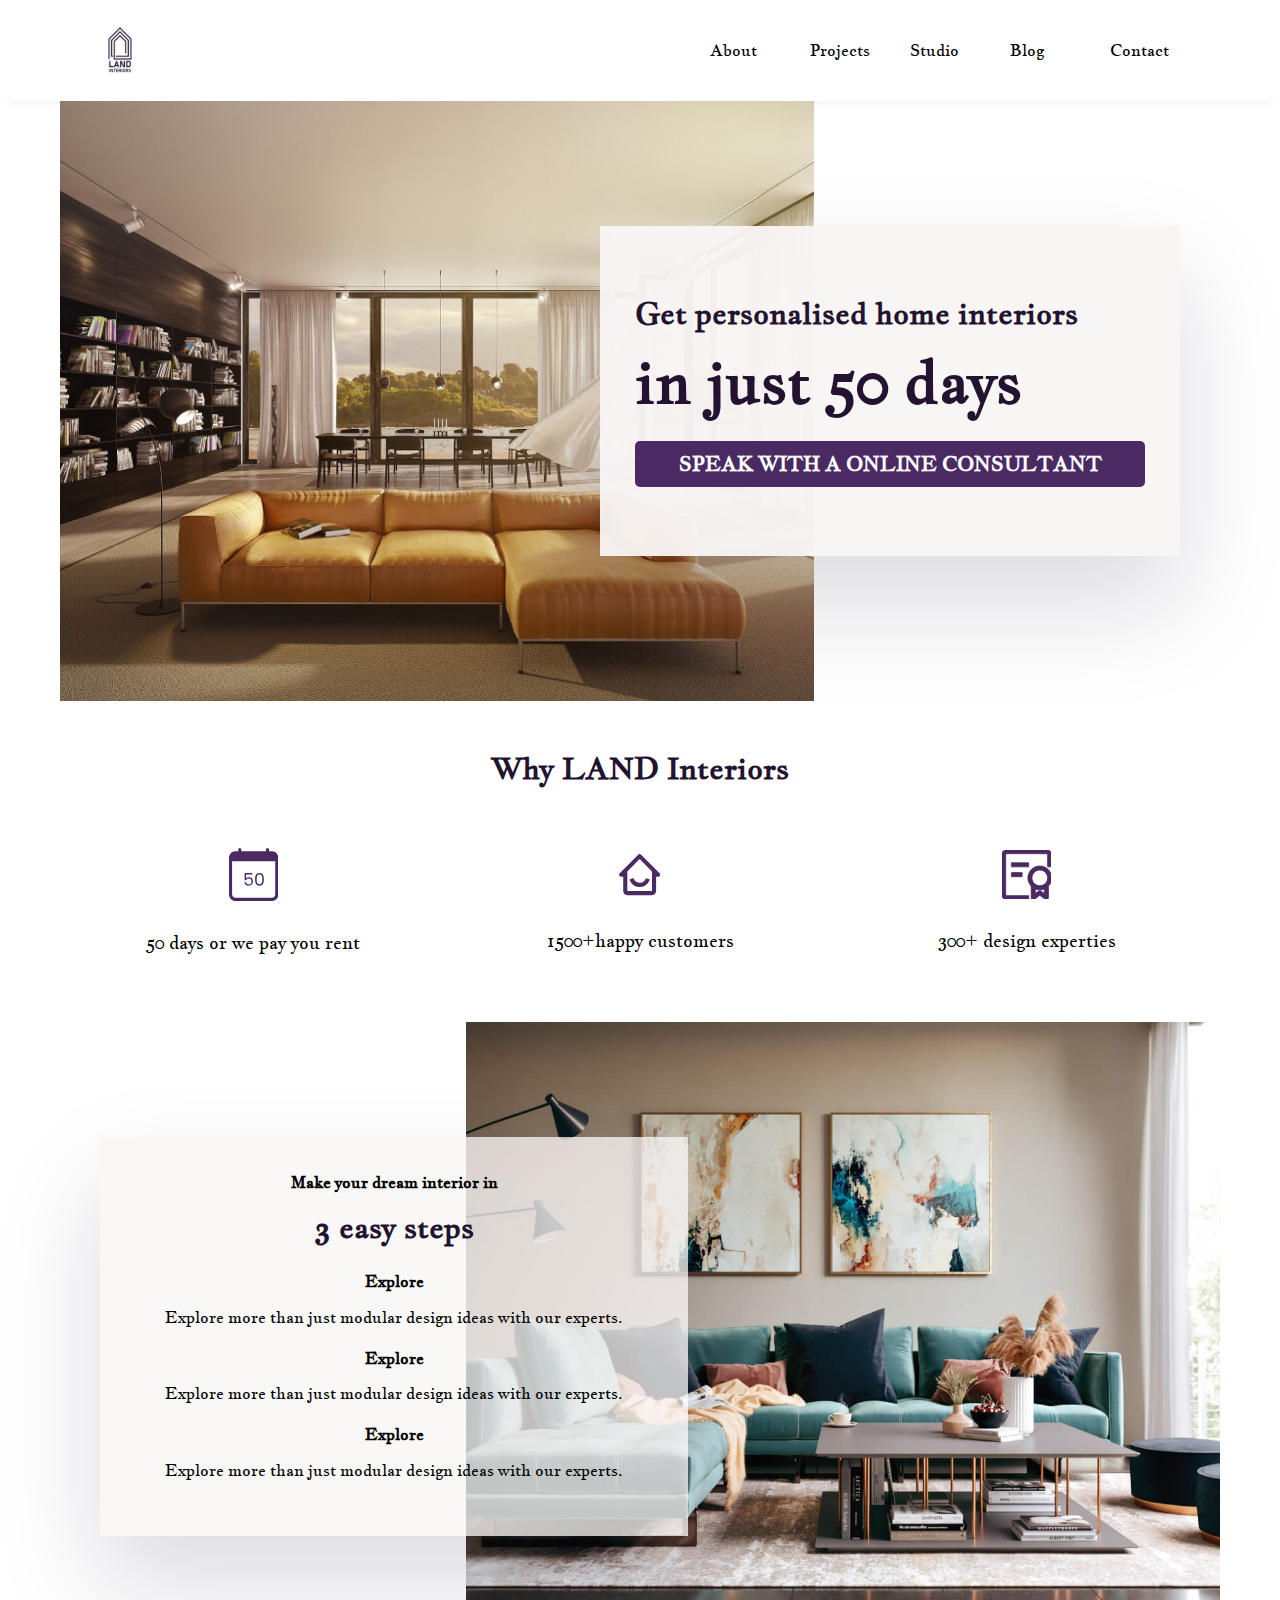
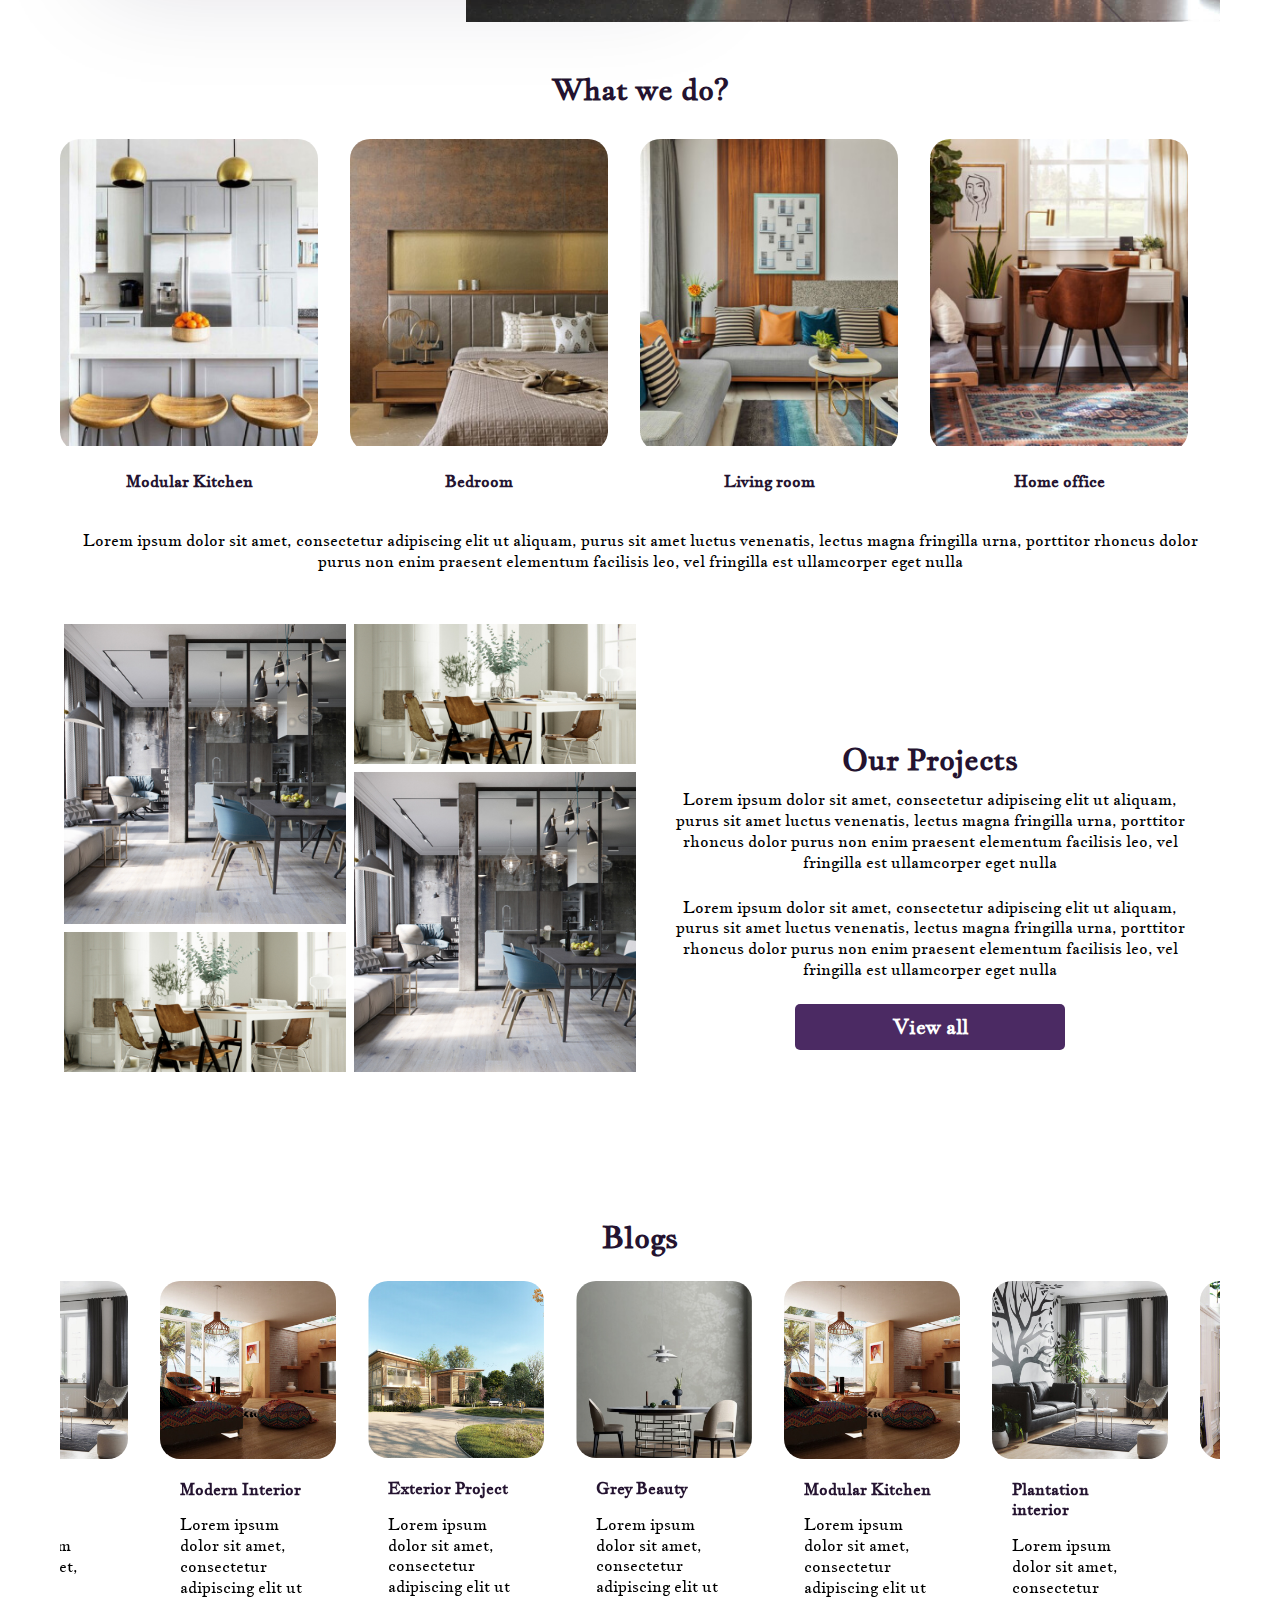
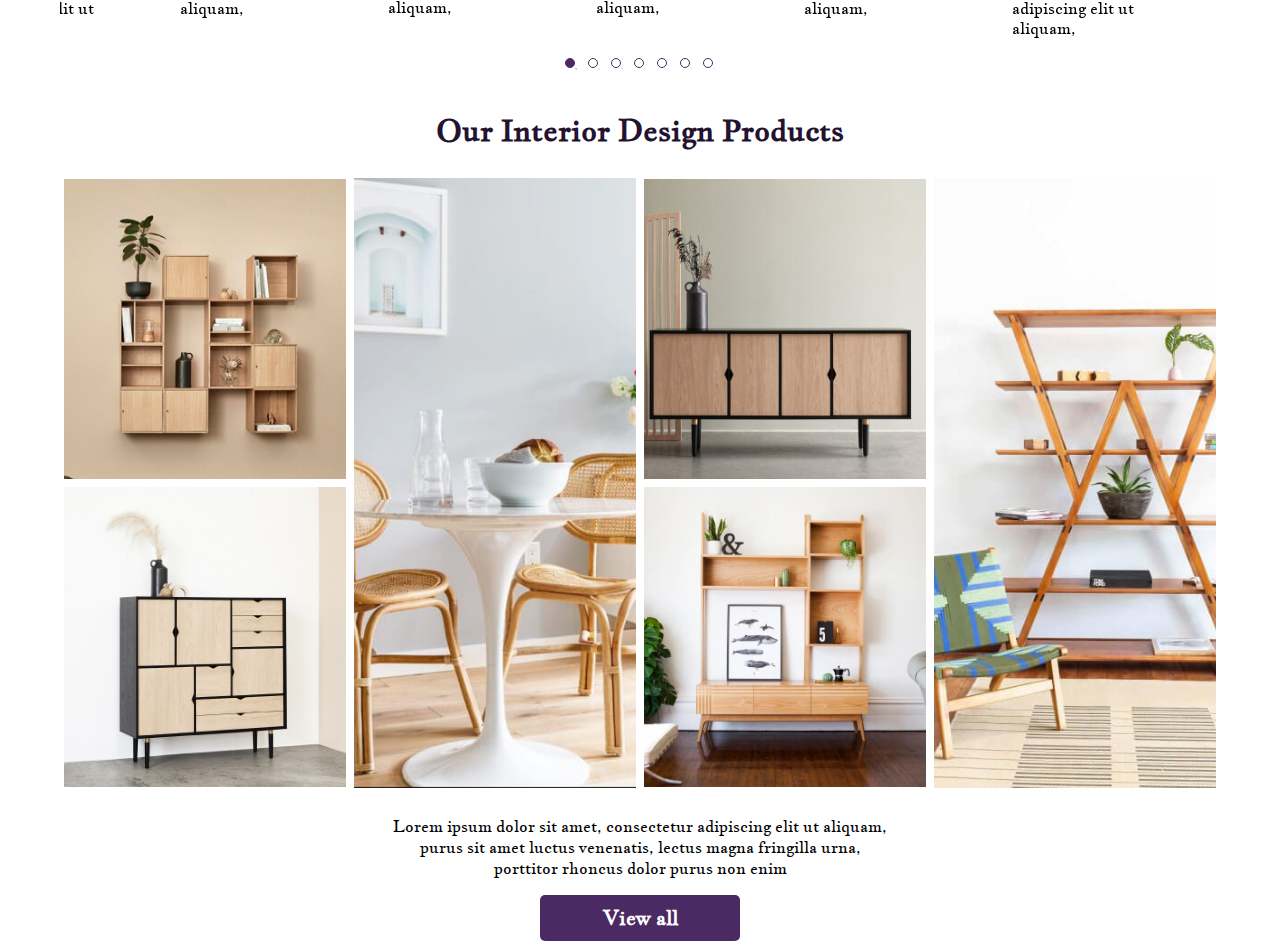
==== commit 823f9c43: "Products section completed" ====
--- a/index.html
+++ b/index.html
@@ -397,6 +397,39 @@
     </div>
     <!-- Blogs ends here  -->
 
+    <!-- products starts here   -->
+    <div class="isl-products-wrapper mt-5">
+      <div class="content-wrapper">
+        <div class="isl-sub-h">
+          Our Interior Design Products
+        </div>
+        <div class="isl-products__content-wrapper mt-4 mb-3">
+          <div class="isl-about__left__content-block">
+            <div class="isl-about__left__content-block-content isl-about__left__content-block-content--content50" style="background-image: url(./assets/images/Product_1.jpg);"></div>
+            <div class="isl-about__left__content-block-content isl-about__left__content-block-content--content50" style="background-image: url(./assets/images/Product_2.jpg);"></div>
+          </div>
+          <div class="isl-about__left__content-block">
+            <div class="isl-about__left__content-block-content" style="background-image: url(./assets/images/Product_3.jpg);"></div>
+          </div>
+          <div class="isl-about__left__content-block">
+            <div class="isl-about__left__content-block-content isl-about__left__content-block-content--content50" style="background-image: url(./assets/images/Product_4.jpg);"></div>
+            <div class="isl-about__left__content-block-content isl-about__left__content-block-content--content50" style="background-image: url(./assets/images/Product_5.jpg);"></div>
+          </div>
+          <div class="isl-about__left__content-block">
+            <div class="isl-about__left__content-block-content" style="background-image: url(./assets/images/Product_6.jpg);"></div>
+          </div>
+        </div>
+        <div class="isl-products__text-content">
+          <div class="isl-text mb-3">
+            Lorem ipsum dolor sit amet, consectetur adipiscing elit ut aliquam, purus sit amet luctus venenatis, lectus magna fringilla urna, porttitor rhoncus dolor purus non enim
+          </div>
+          <a href="#" class="int-button">
+              View all
+          </a>
+        </div>
+      </div>
+    </div>
+    <!-- products ends here   -->
     
     <!-- body content end -->
 
--- a/assets/css/style.css
+++ b/assets/css/style.css
@@ -490,7 +490,7 @@
 .isl-about__left__content-block-content {
   width: 100%;
   height: 100%;
-  min-height: 675px;
+  min-height: 610px;
   background-position: center;
   background-size: cover;
   background-repeat: no-repeat;
@@ -498,12 +498,15 @@
 }
 .isl-about__left__content-block-content--content75 {
   min-height: 380px;
+  width: 100%;
 }
 .isl-about__left__content-block-content--content50 {
-  min-height: 330px;
+  min-height: 300px;
+  width: 100%;
 }
 .isl-about__left__content-block-content--content25 {
-  min-height: 195px;
+  min-height: 140px;
+  width: 100%;
 }
 .isl-about__right {
   width: 50%;
@@ -602,6 +605,21 @@
     background-position: center;
     background-size: cover;
     background-repeat: no-repeat;
+  }
+  .isl-about__left__content-block-content {
+    min-height: 378px;
+  }
+  .isl-about__left__content-block-content--content75 {
+    min-height: 380px;
+    width: 100%;
+  }
+  .isl-about__left__content-block-content--content50 {
+    min-height: 185px;
+    width: 100%;
+  }
+  .isl-about__left__content-block-content--content25 {
+    min-height: 140px;
+    width: 100%;
   }
   .isl-about__right {
     width: 100%;
@@ -1402,4 +1420,42 @@
     left: 0;
     opacity: 1;
   }
+}
+.isl-products-wrapper {
+  width: 100%;
+  height: auto;
+  text-align: center;
+}
+.isl-products__content-wrapper {
+  width: 100%;
+  height: auto;
+  display: flex;
+  justify-content: center;
+  align-items: center;
+}
+.isl-products__text-content {
+  width: 100%;
+}
+.isl-products__text-content .isl-text {
+  width: 100%;
+  max-width: 500px;
+  margin: 0 auto;
+}
+.isl-products__text-content .int-button {
+  max-width: 200px;
+}
+
+@media (max-width: 767px) {
+  .isl-products__content-wrapper .isl-about__left__content-block-content {
+    min-height: 165px;
+  }
+  .isl-products__content-wrapper .isl-about__left__content-block-content--content75 {
+    min-height: 380px;
+  }
+  .isl-products__content-wrapper .isl-about__left__content-block-content--content50 {
+    min-height: 78px;
+  }
+  .isl-products__content-wrapper .isl-about__left__content-block-content--content25 {
+    min-height: 85px;
+  }
 }/*# sourceMappingURL=style.css.map */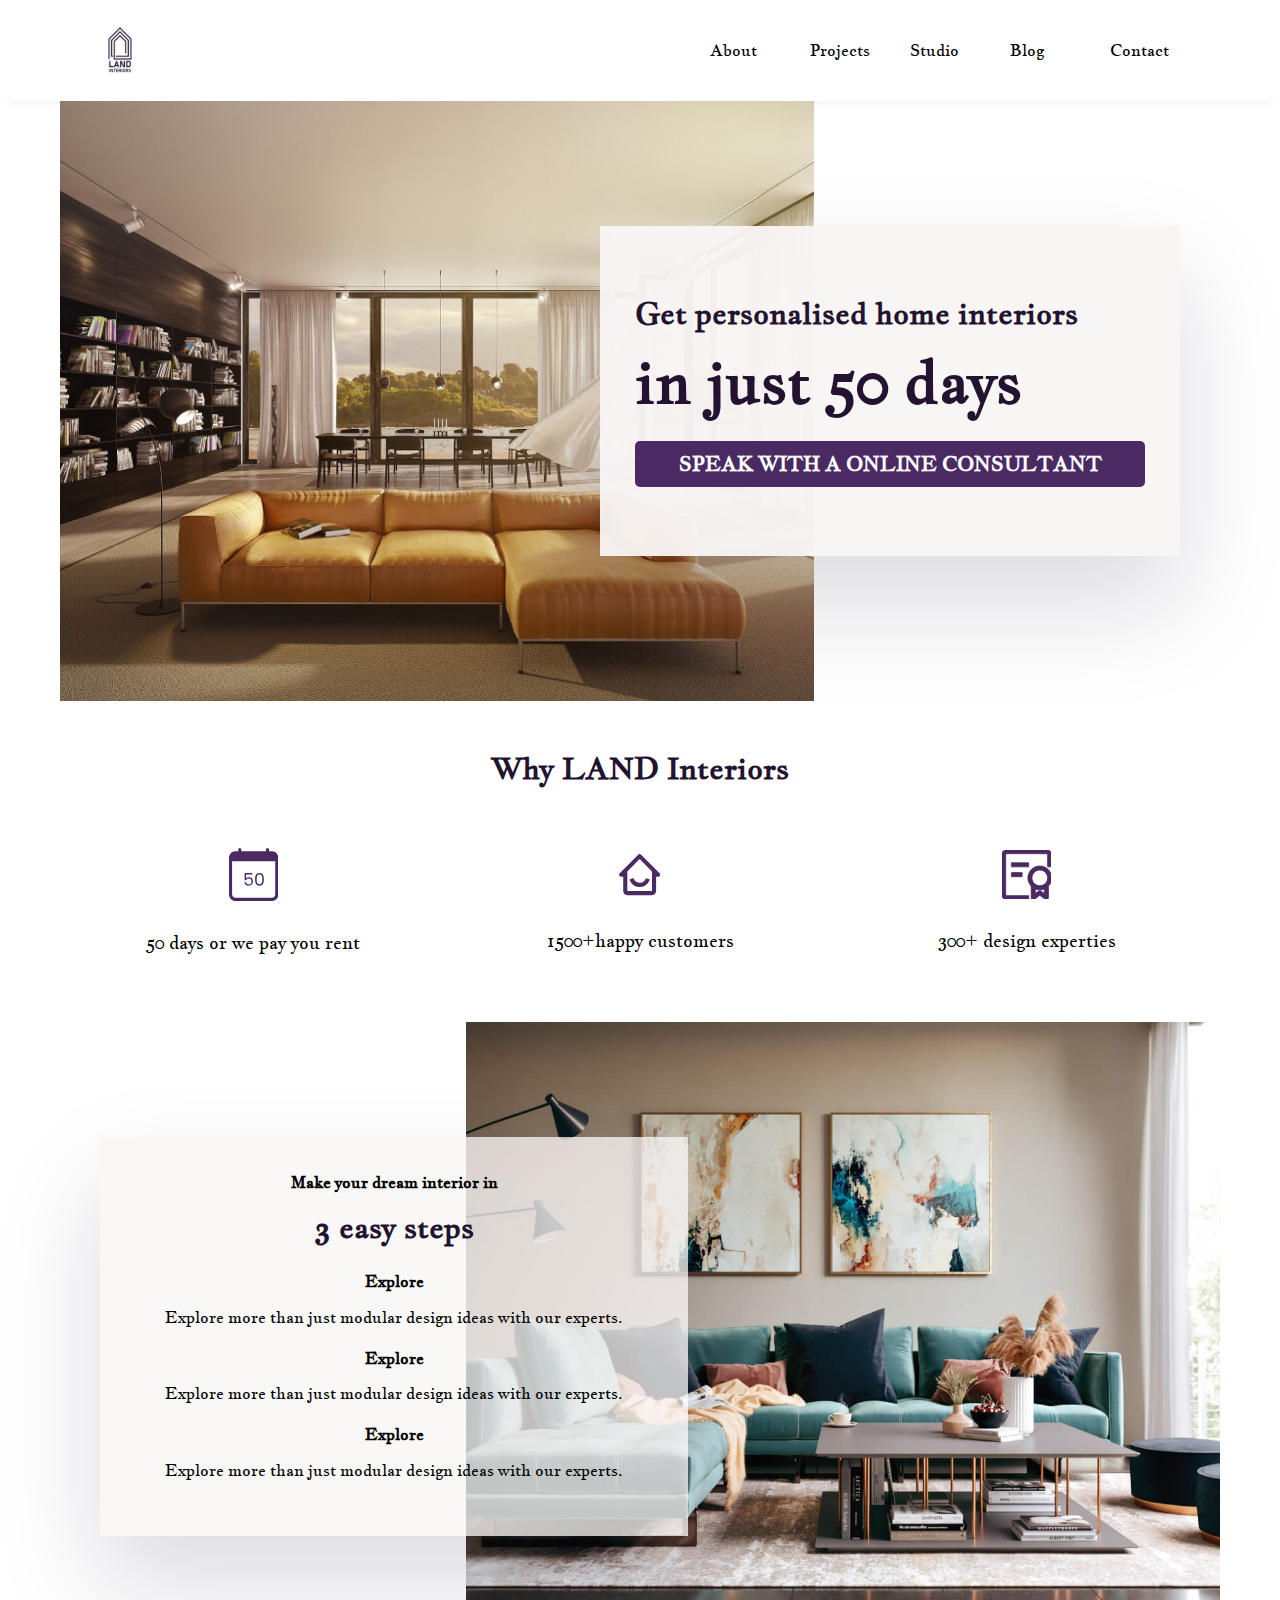
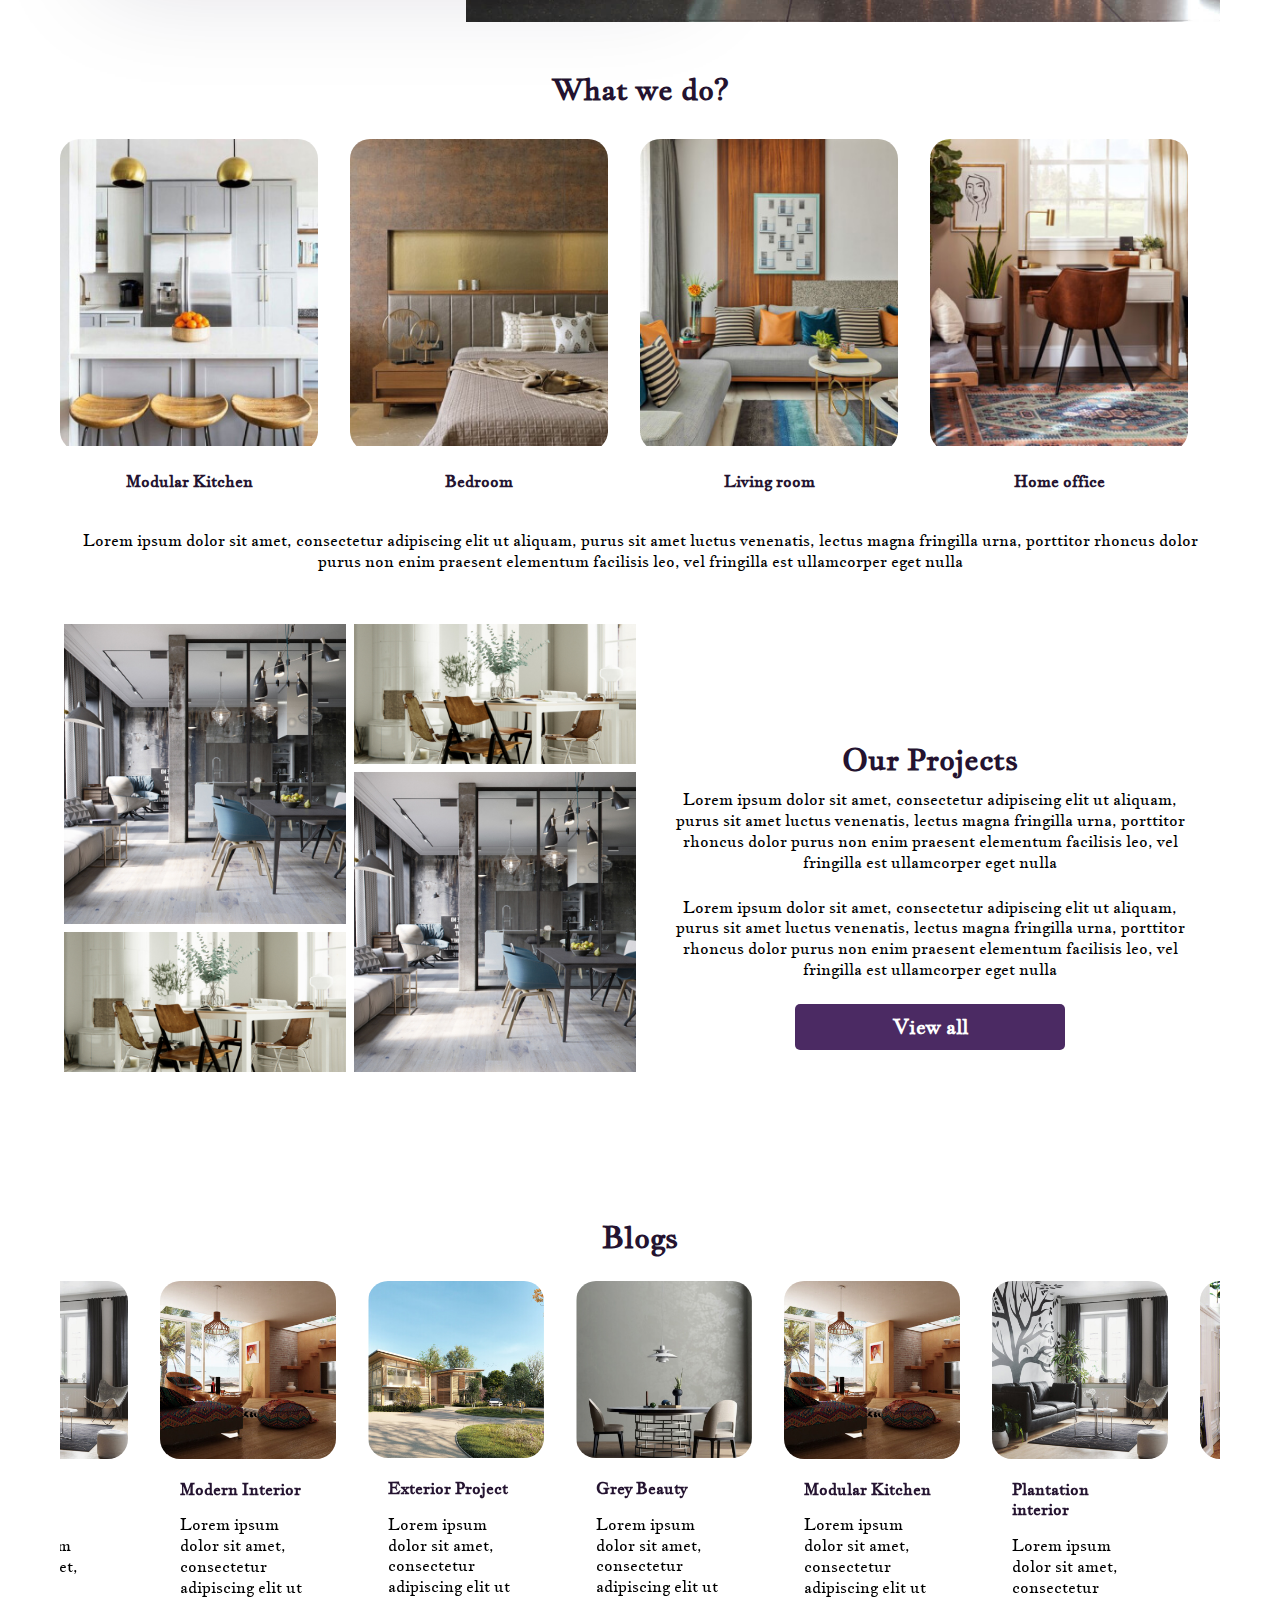
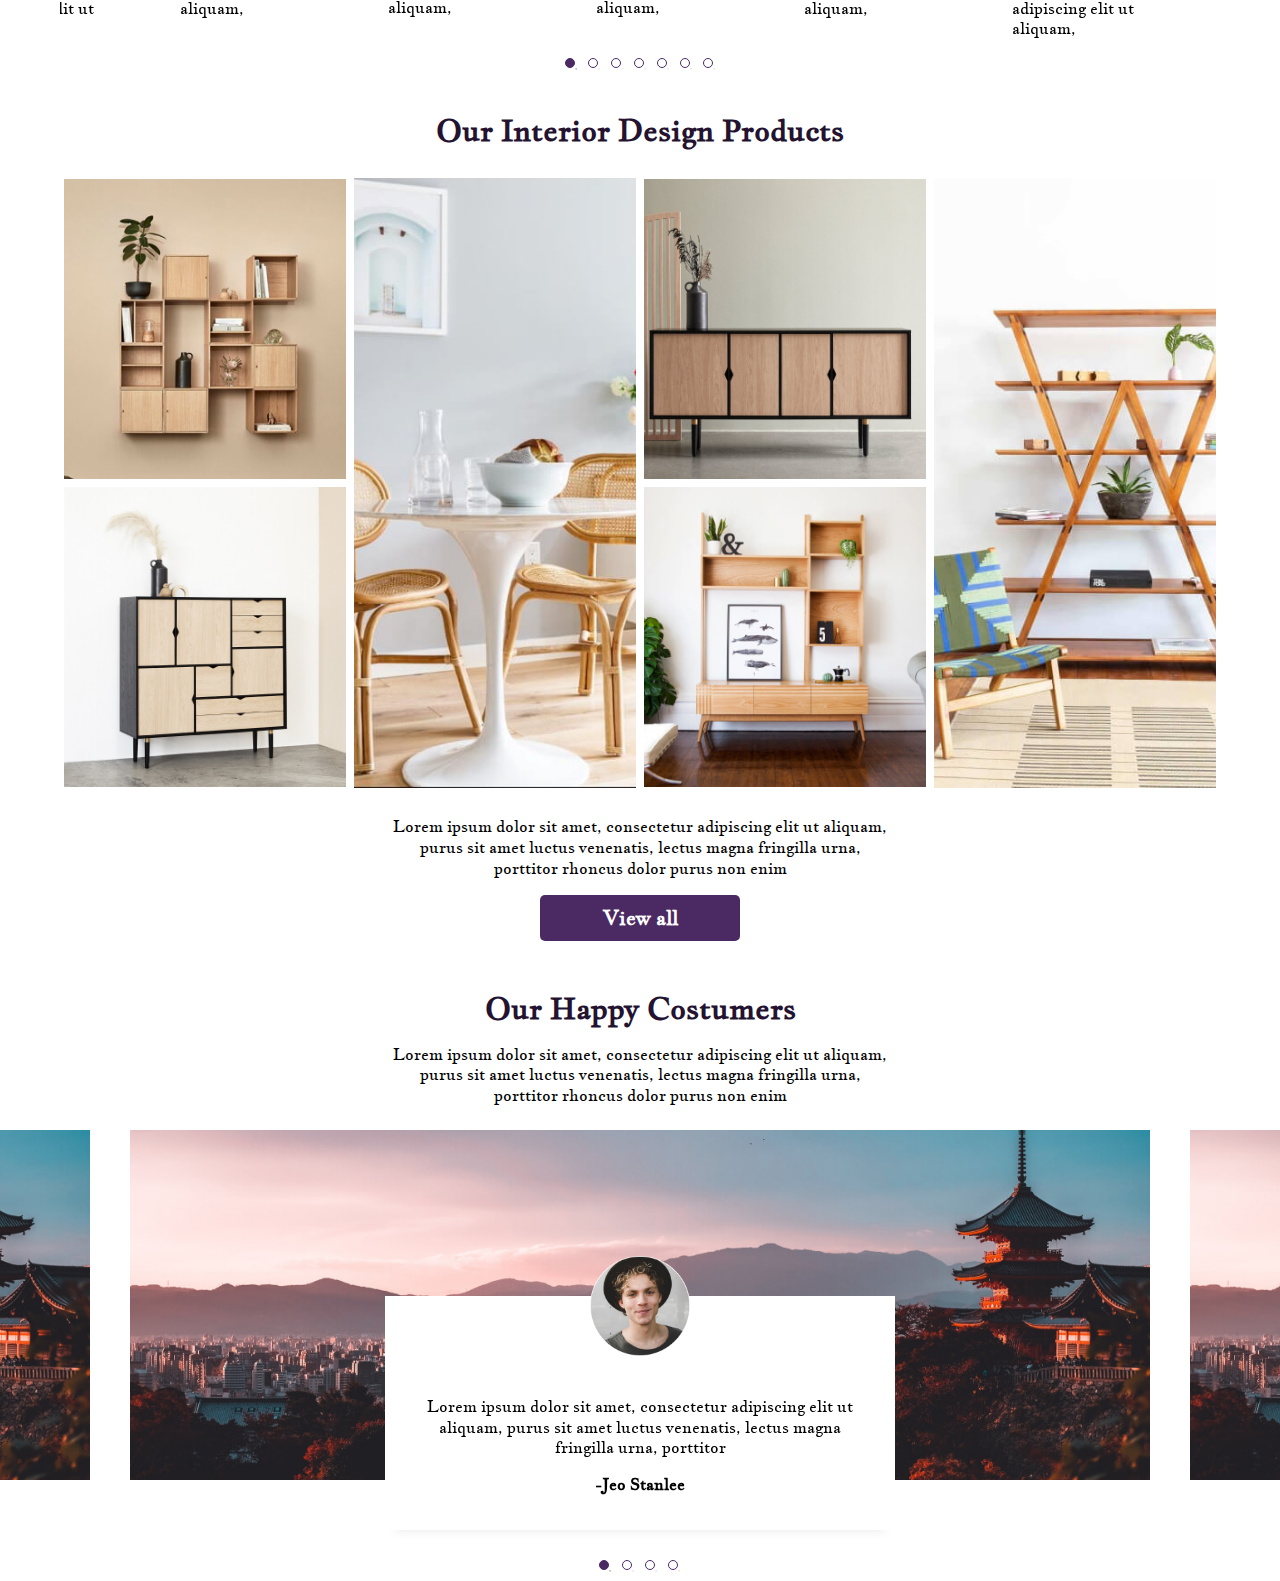
==== commit 19ac07ea: "testimonials completed" ====
--- a/index.html
+++ b/index.html
@@ -146,7 +146,7 @@
     <!-- Why us content end -->
 
     <!-- 3 easy steps starts here -->
-    <div class="isl-about3-wrapper mt-5">
+    <div class="isl-about3-wrapper mt-5 mb-5">
           <div class="content-wrapper">
             <div class="isl-about3">
               <div class="isl-about3__left">
@@ -192,7 +192,7 @@
     <!-- 3 easy steps ends here -->
 
     <!-- What we do? starts here -->
-    <div class="isl-popular-wrapper mt-5">
+    <div class="isl-popular-wrapper mt-5 mb-5">
       <div class="content-wrapper">
         <div class="isl-sub-h">
           What we do?
@@ -248,7 +248,7 @@
     <!-- What we do? ends here -->
 
     <!-- Our Projects starts here -->
-    <div class="isl-about-wrapper mt-5">
+    <div class="isl-about-wrapper mt-5 mb-5">
       <div class="content-wrapper">
         <div class="isl-about">
           <div class="isl-about__left">
@@ -272,8 +272,8 @@
                 Lorem ipsum dolor sit amet, consectetur adipiscing elit ut aliquam, purus sit amet luctus venenatis, lectus magna fringilla urna, porttitor rhoncus dolor purus non enim praesent elementum facilisis leo, vel fringilla est ullamcorper eget nulla
               </div>
               <a href="#" class="int-button">
-        View all
-    </a>
+                  View all
+              </a>
           </div>
         </div>
       </div>
@@ -281,7 +281,7 @@
     <!-- Our Projects ends here -->
 
     <!-- Blogs starts here  -->
-    <div class="isl-popular-wrapper mt-5">
+    <div class="isl-popular-wrapper mt-2 mb-5">
       <div class="content-wrapper">
         <div class="isl-sub-h">
           Blogs
@@ -398,7 +398,7 @@
     <!-- Blogs ends here  -->
 
     <!-- products starts here   -->
-    <div class="isl-products-wrapper mt-5">
+    <div class="isl-products-wrapper mt-5 mb-5">
       <div class="content-wrapper">
         <div class="isl-sub-h">
           Our Interior Design Products
@@ -431,6 +431,75 @@
     </div>
     <!-- products ends here   -->
     
+    <!-- testimonials starts here -->
+    <div class="testimonial-wrapper mt-5 mb-5">
+      <div class="content-wrapper">
+        <div class="isl-sub-h">
+          Our Happy Costumers
+        </div>
+        <div class="isl-text mt-3">
+          Lorem ipsum dolor sit amet, consectetur adipiscing elit ut aliquam, purus sit amet luctus venenatis, lectus magna fringilla urna, porttitor rhoncus dolor purus non enim
+        </div>
+        <div class="testimonial__card-wrapper mt-4">
+          <div class="testimonial" style="background-image: url(../assets/images/Testimonial_main.jpg);">
+            <div class="testimonial__card-content">
+                <div class="testimonial__card-content-img">
+                    <img src="../assets/images/Profile.png" alt="Profile img">
+                </div>
+                <div class="isl-text">
+                    Lorem ipsum dolor sit amet, consectetur adipiscing elit ut aliquam, purus sit amet luctus venenatis, lectus magna fringilla urna, porttitor
+                </div>
+                <div class="isl-text-b mt-3">
+                    -Jeo Stanlee
+                </div>
+              </div>
+            </div>
+          <div class="testimonial" style="background-image: url(../assets/images/Testimonial_main.jpg);">
+            <div class="testimonial__card-content">
+                <div class="testimonial__card-content-img">
+                    <img src="../assets/images/Profile.png" alt="Profile img">
+                </div>
+                <div class="isl-text">
+                    Lorem ipsum dolor sit amet, consectetur adipiscing elit ut aliquam, purus sit amet luctus venenatis, lectus magna fringilla urna, porttitor
+                </div>
+                <div class="isl-text-b mt-3">
+                    -Jeo Stanlee
+                </div>
+              </div>
+            </div>
+          <div class="testimonial" style="background-image: url(../assets/images/Testimonial_main.jpg);">
+            <div class="testimonial__card-content">
+                <div class="testimonial__card-content-img">
+                    <img src="../assets/images/Profile.png" alt="Profile img">
+                </div>
+                <div class="isl-text">
+                    Lorem ipsum dolor sit amet, consectetur adipiscing elit ut aliquam, purus sit amet luctus venenatis, lectus magna fringilla urna, porttitor
+                </div>
+                <div class="isl-text-b mt-3">
+                    -Jeo Stanlee
+                </div>
+              </div>
+            </div>
+          <div class="testimonial" style="background-image: url(../assets/images/Testimonial_main.jpg);">
+            <div class="testimonial__card-content">
+                <div class="testimonial__card-content-img">
+                    <img src="../assets/images/Profile.png" alt="Profile img">
+                </div>
+                <div class="isl-text">
+                    Lorem ipsum dolor sit amet, consectetur adipiscing elit ut aliquam, purus sit amet luctus venenatis, lectus magna fringilla urna, porttitor
+                </div>
+                <div class="isl-text-b mt-3">
+                    -Jeo Stanlee
+                </div>
+              </div>
+            </div>
+        </div>
+      </div>
+    </div>
+    <!-- testimonials ends here -->
+
+    
+
     <!-- body content end -->
 
     <!-- scripts -->
--- a/assets/css/style.css
+++ b/assets/css/style.css
@@ -1296,6 +1296,76 @@
     display: none;
   }
 }
+.testimonial {
+  margin: 0 20px;
+  width: 100%;
+  min-height: 350px;
+  background-position: center;
+  background-repeat: no-repeat;
+  background-size: cover;
+  position: relative;
+}
+.testimonial-wrapper {
+  width: 100%;
+  text-align: center;
+}
+.testimonial-wrapper .isl-text {
+  width: 100%;
+  max-width: 500px;
+  margin: 0 auto;
+}
+.testimonial__card-wrapper {
+  width: 100%;
+}
+.testimonial__card-wrapper .slick-dots {
+  bottom: -100px;
+}
+.testimonial__card-wrapper .slick-list {
+  overflow: visible;
+}
+.testimonial__card-content {
+  position: absolute;
+  background-color: white;
+  bottom: -50px;
+  left: 50%;
+  transform: translateX(-50%);
+  text-align: center;
+  padding: 20px 30px;
+  box-shadow: rgba(33, 35, 38, 0.1) 0px 10px 10px -10px;
+}
+.testimonial__card-content-img {
+  transform: translate(0, -60%);
+}
+.testimonial__card-content-img img {
+  width: 100px;
+  height: 100px;
+  margin: 0 auto;
+}
+.testimonial__card-content .isl-text {
+  margin-top: -20px;
+}
+
+@media (max-width: 1024px) {
+  .testimonial__card-content {
+    padding: 15px 10px;
+    width: 90%;
+  }
+}
+@media (max-width: 767px) {
+  .testimonial {
+    margin: 0;
+  }
+  .testimonial__card-wrapper {
+    overflow-x: hidden;
+  }
+  .testimonial__card-wrapper::-webkit-scrollbar {
+    display: none;
+  }
+  .testimonial__card-content {
+    padding: 15px 10px;
+    width: 90%;
+  }
+}
 .isl-header__nav-wrapper {
   width: 100%;
   background-color: transparent;
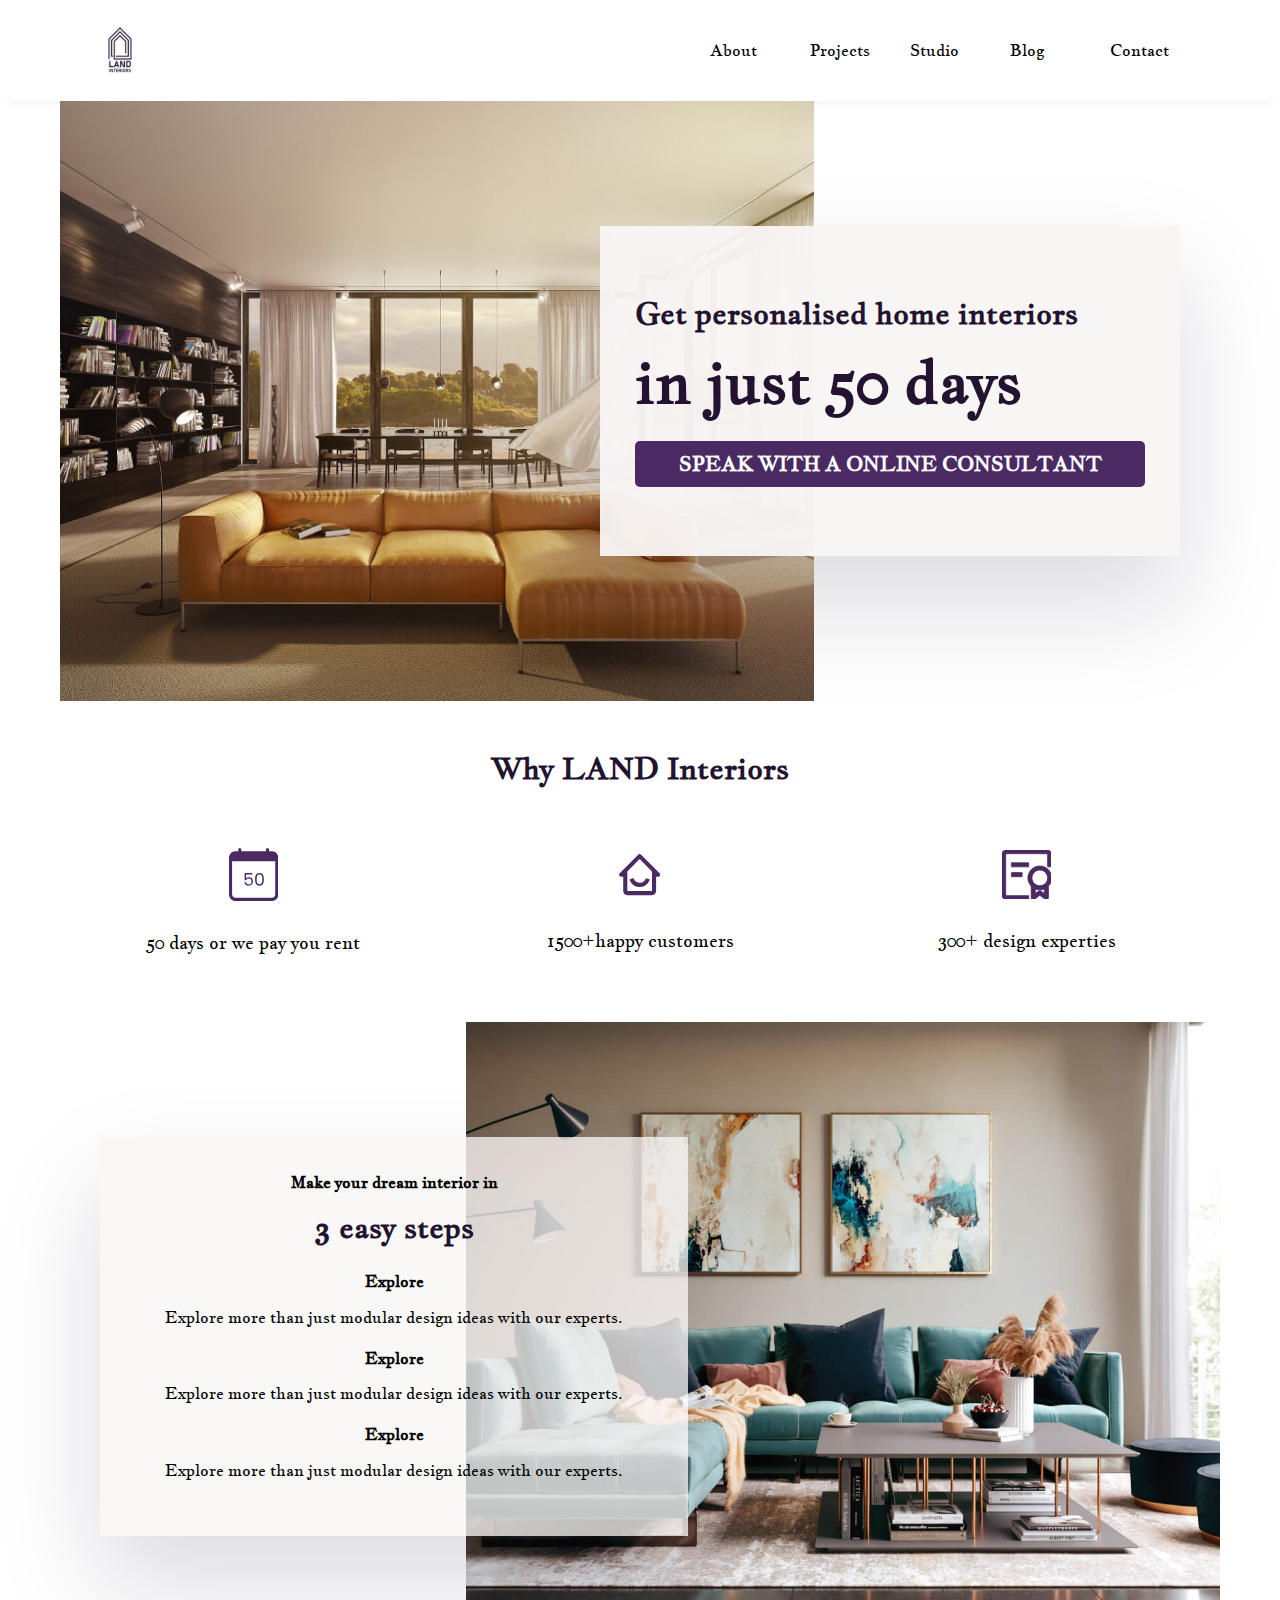
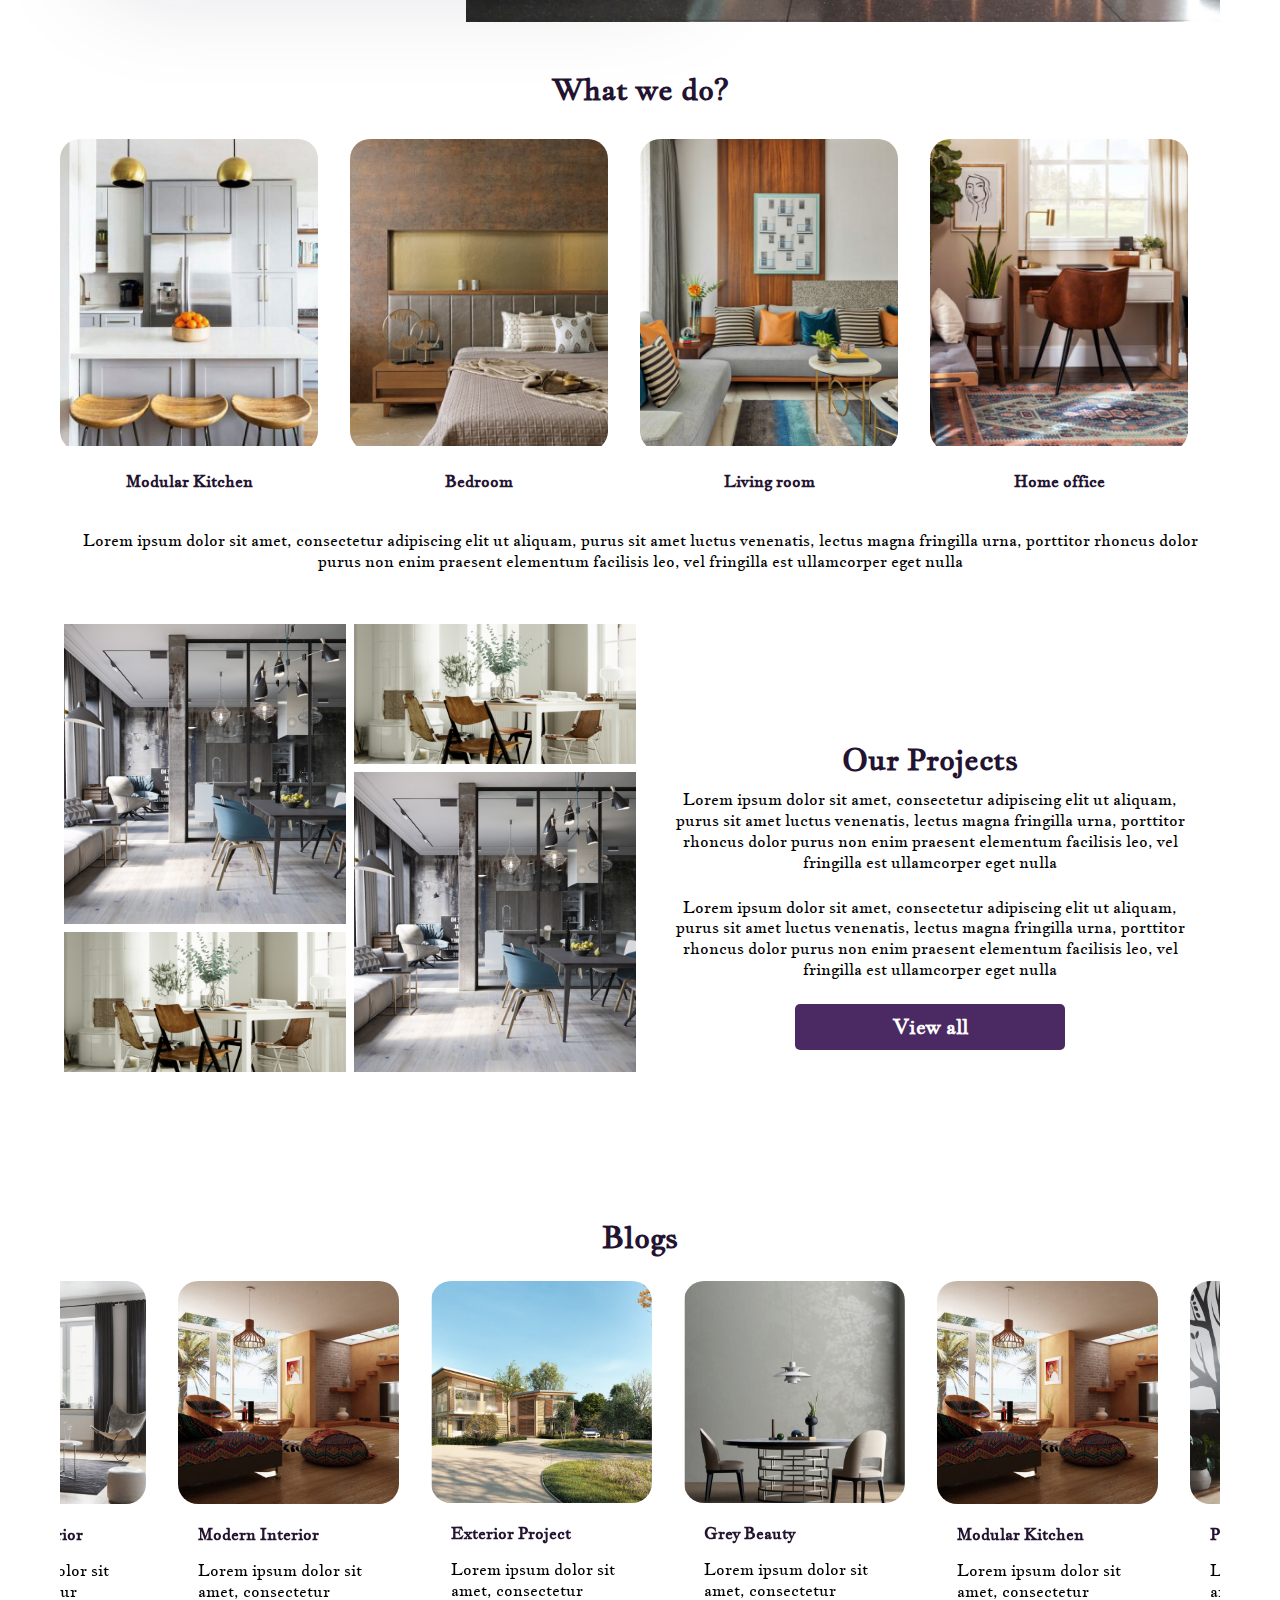
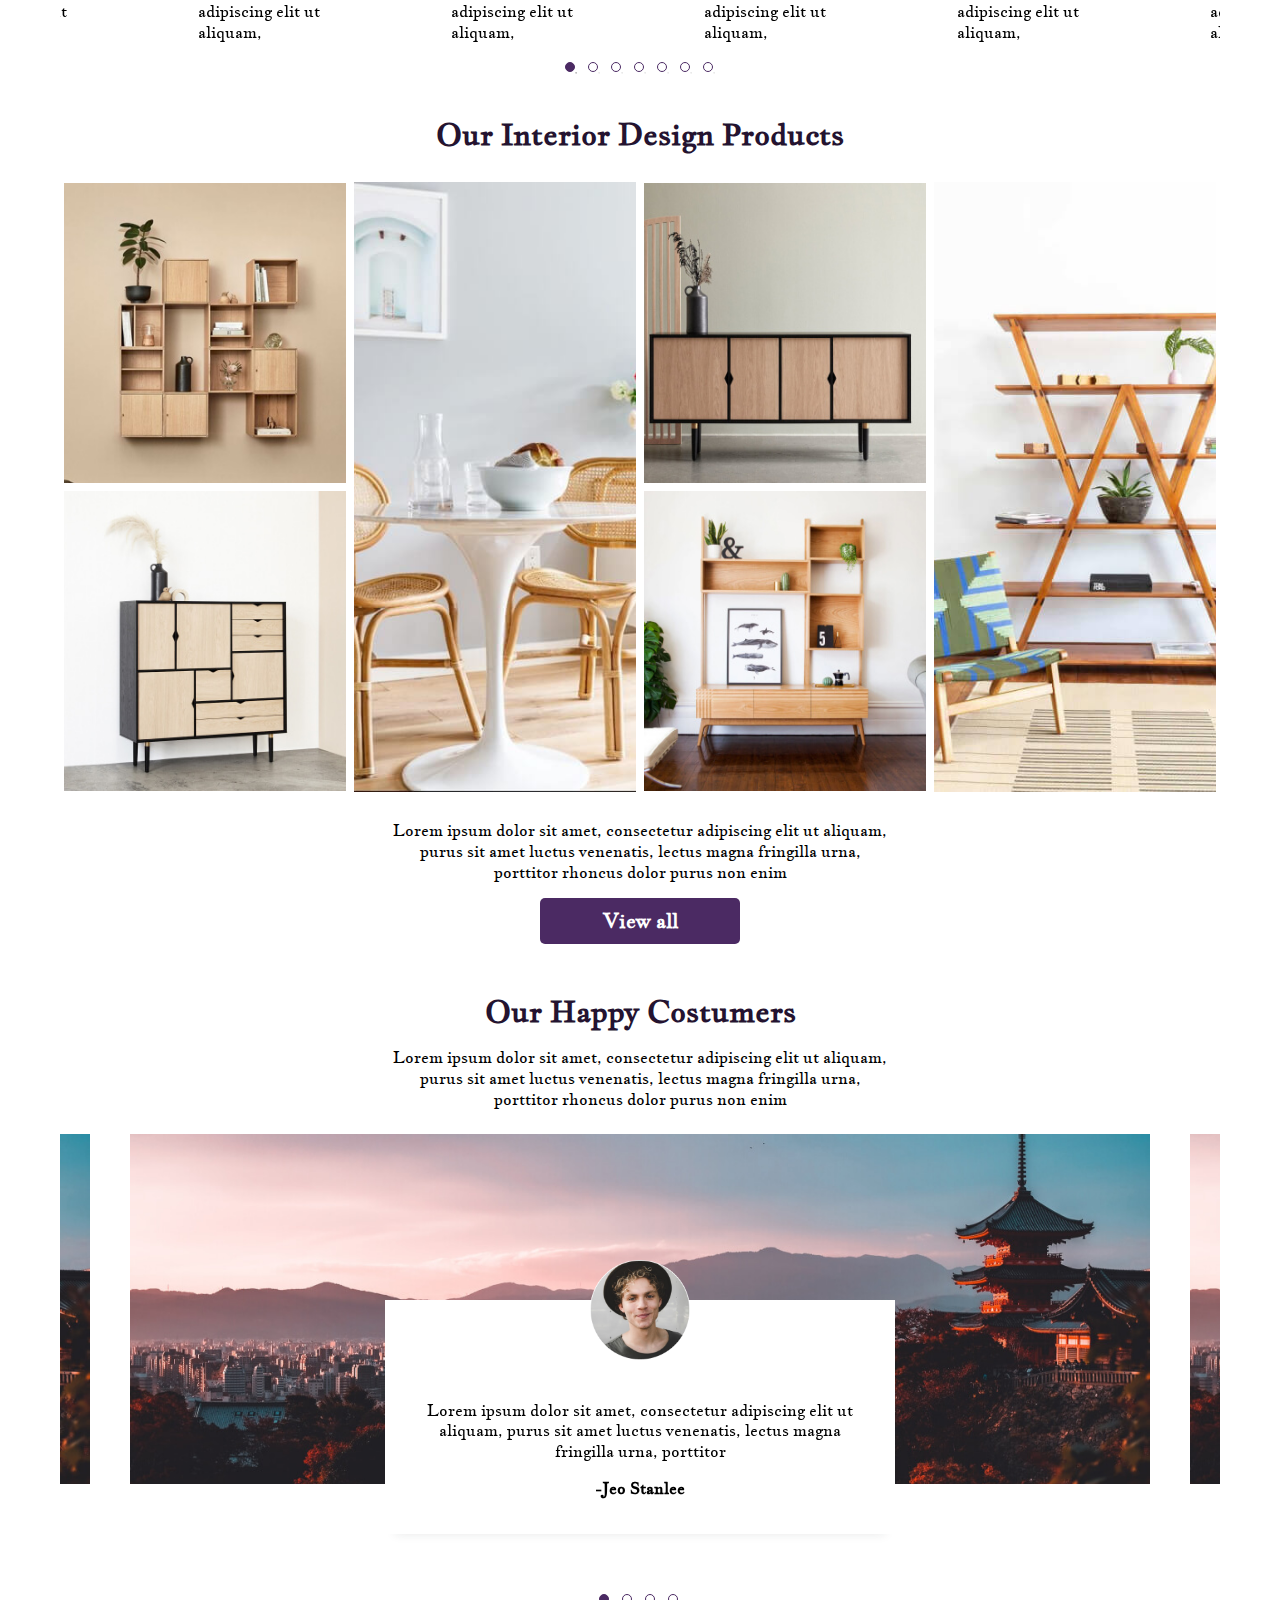
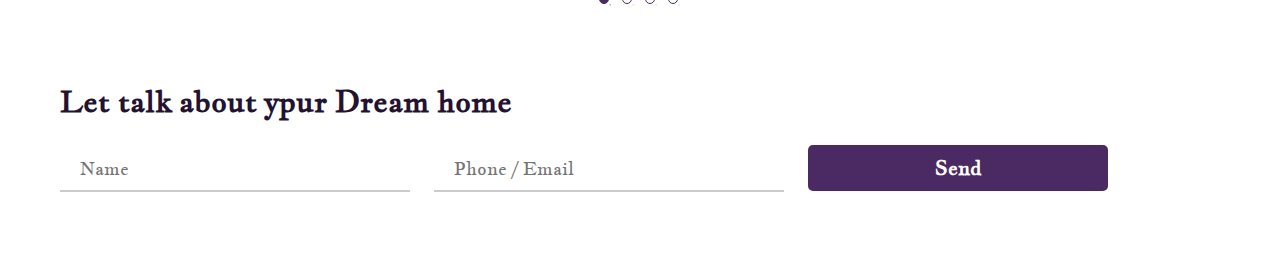
==== commit db73c451: "Contact us completed" ====
--- a/index.html
+++ b/index.html
@@ -498,7 +498,27 @@
     </div>
     <!-- testimonials ends here -->
 
-    
+    <!-- contact starts here -->
+    <div class="isl-contact">
+      <div class="content-wrapper">
+        <div class="isl-sub-h">
+          Let talk about ypur Dream home
+        </div>
+        <div class="isl-contact-form_wrapper mt-4 mb-5">
+          <form action="" class="isl-contact-form">
+            <input type="text" placeholder="Name" class="isl-contact-form-control">
+            <input type="text" placeholder="Phone / Email" class="isl-contact-form-control">
+            <a href="#" class="int-button" id="contact-btn">
+                Send
+            </a>
+          </form>
+        </div>
+      </div>
+    </div>
+    <!-- contact ends here -->
+
+    <!-- footer starts here  -->
+    <!-- footer ends here  -->
 
     <!-- body content end -->
 
--- a/assets/css/style.css
+++ b/assets/css/style.css
@@ -1316,9 +1316,11 @@
 }
 .testimonial__card-wrapper {
   width: 100%;
+  min-height: 500px;
+  overflow: hidden;
 }
 .testimonial__card-wrapper .slick-dots {
-  bottom: -100px;
+  bottom: 20px;
 }
 .testimonial__card-wrapper .slick-list {
   overflow: visible;
@@ -1346,6 +1348,9 @@
 }
 
 @media (max-width: 1024px) {
+  .testimonial-wrapper .isl-text {
+    max-width: unset;
+  }
   .testimonial__card-content {
     padding: 15px 10px;
     width: 90%;
@@ -1354,16 +1359,51 @@
 @media (max-width: 767px) {
   .testimonial {
     margin: 0;
+    min-height: 300px;
   }
   .testimonial__card-wrapper {
-    overflow-x: hidden;
-  }
-  .testimonial__card-wrapper::-webkit-scrollbar {
-    display: none;
+    min-height: 420px;
   }
   .testimonial__card-content {
     padding: 15px 10px;
     width: 90%;
+  }
+}
+.isl-contact {
+  width: 100%;
+}
+.isl-contact-form {
+  width: 100%;
+}
+.isl-contact-form-control {
+  width: 100%;
+  max-width: 350px;
+  padding: 10px 20px;
+  border: none;
+  border-bottom: 2px solid #ccc;
+  outline: none;
+  color: #241330;
+  font-size: 18px;
+  margin-right: 20px;
+  margin-bottom: 20px;
+}
+.isl-contact-form-control:focus {
+  border: none;
+  border-bottom: 2px solid #ccc;
+}
+.isl-contact-form-control--error {
+  border: none;
+  border-bottom: 2px solid #ff0000;
+  color: #ff0000;
+}
+.isl-contact-form .int-button {
+  display: inline-block;
+  max-width: 300px;
+}
+
+@media (max-width: 1024px) {
+  .isl-contact-form-control {
+    max-width: unset;
   }
 }
 .isl-header__nav-wrapper {
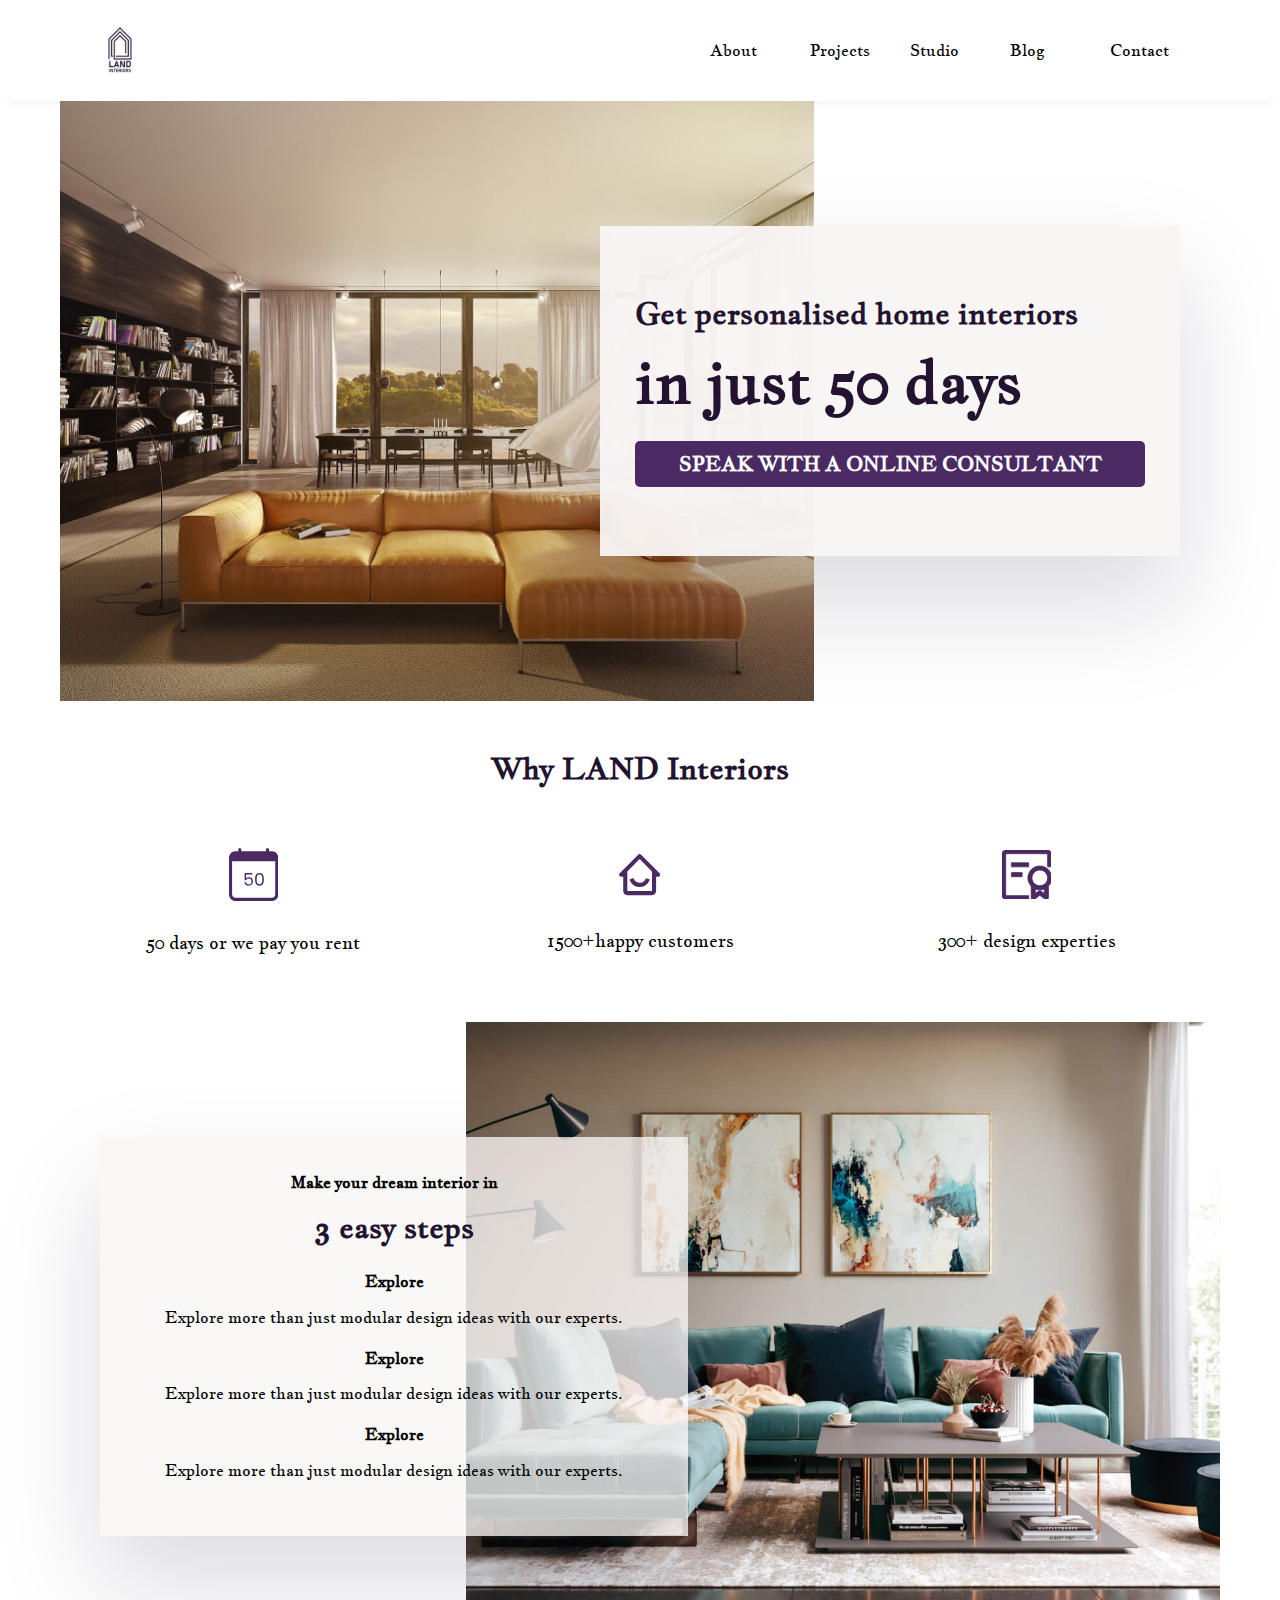
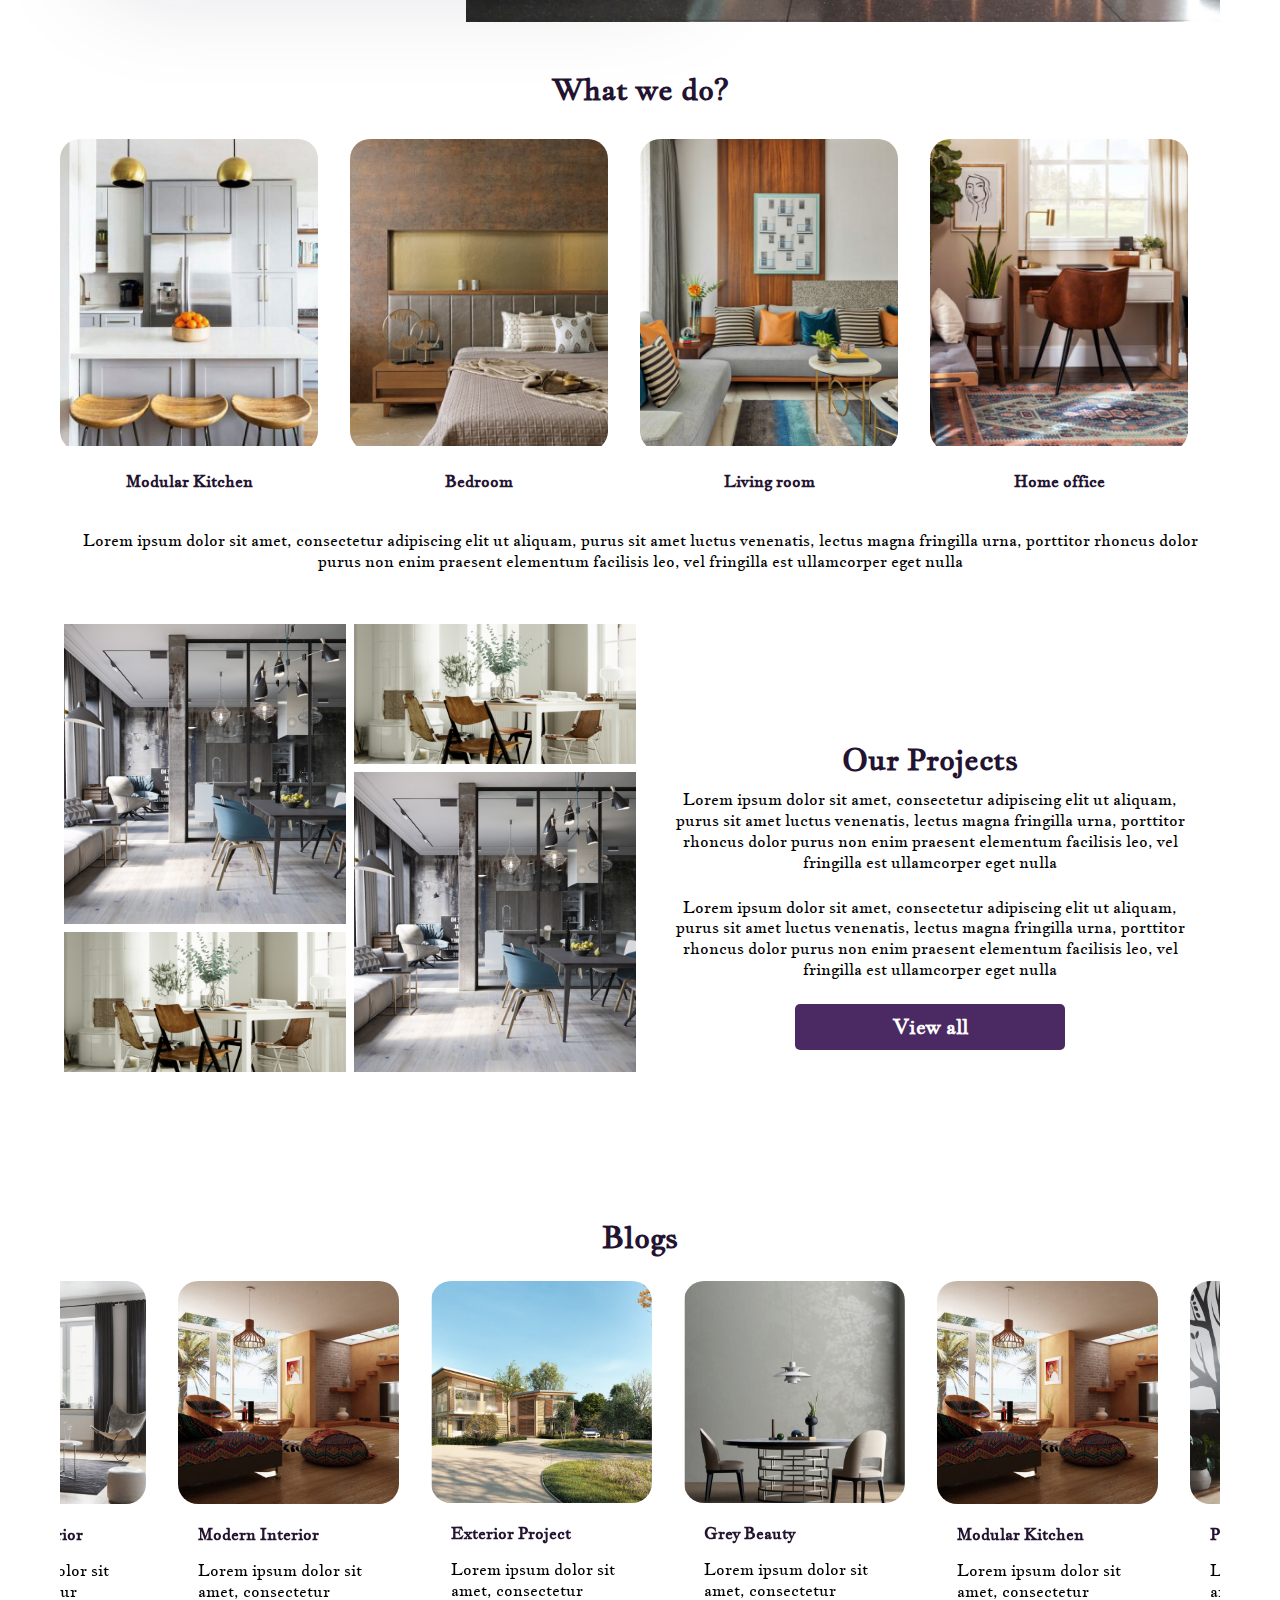
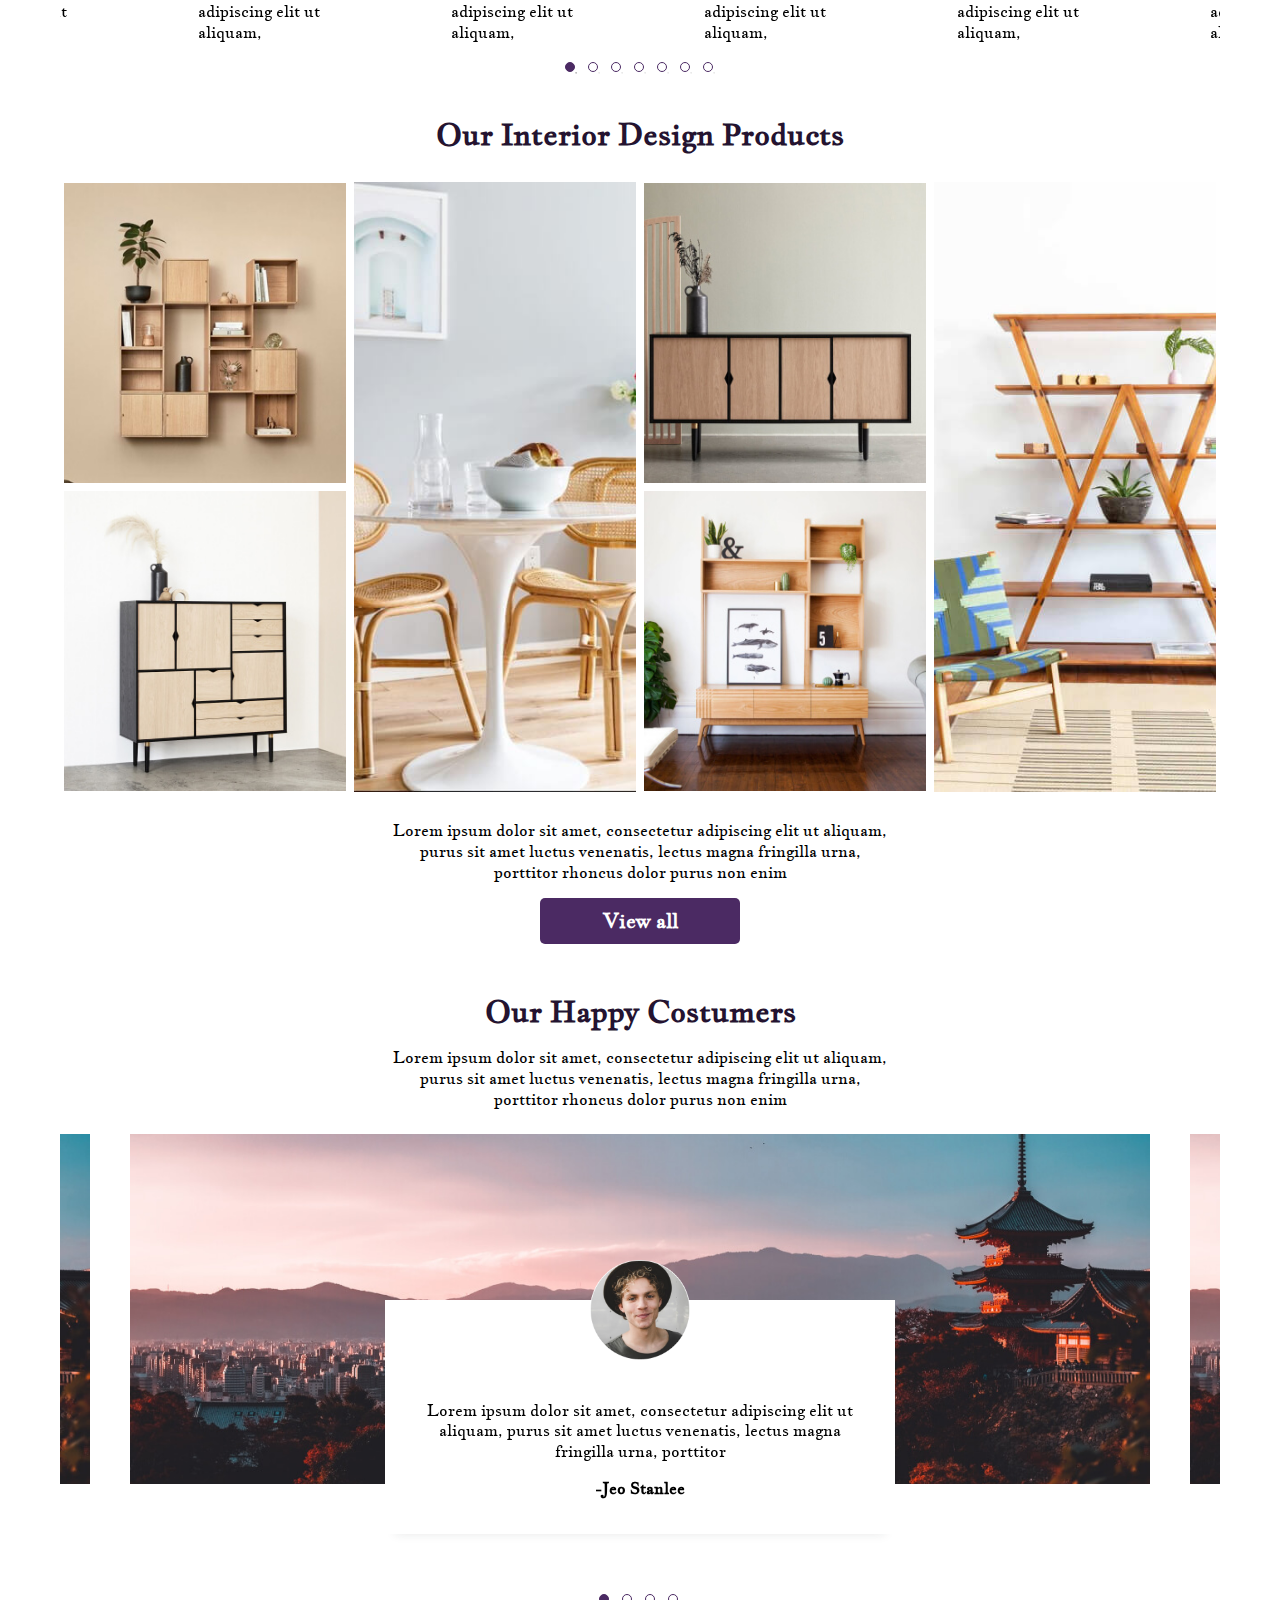
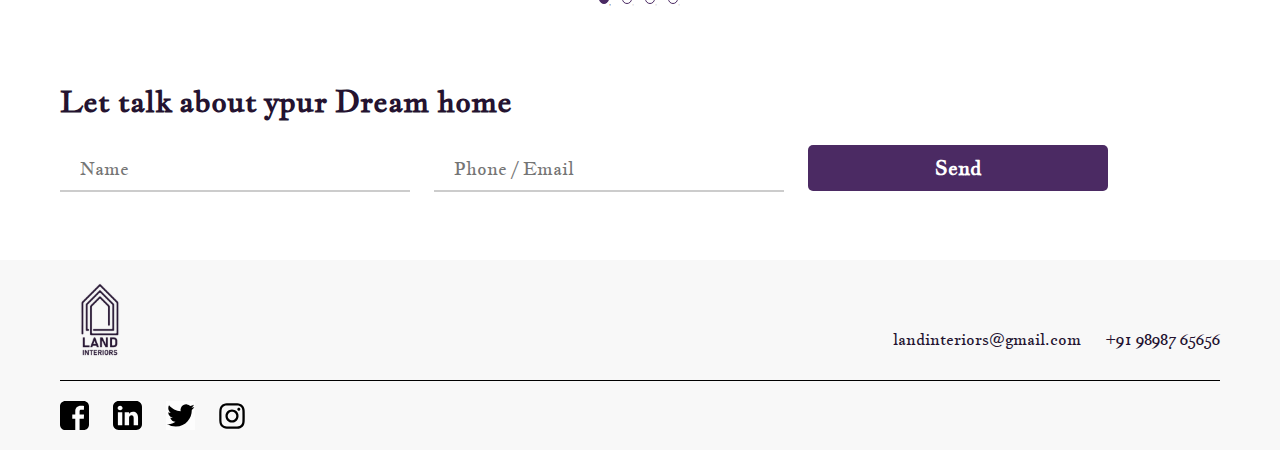
==== commit 6170f429: "footer" ====
--- a/index.html
+++ b/index.html
@@ -518,6 +518,64 @@
     <!-- contact ends here -->
 
     <!-- footer starts here  -->
+    <footer class="isl-footer">
+      <div class="content-wrapper">
+        <div class="isl-footer__top">
+          <div class="isl-footer__top-logo">
+           <svg  viewBox="0 0 111 111" fill="none" xmlns="http://www.w3.org/2000/svg" xmlns:xlink="http://www.w3.org/1999/xlink">
+          <rect width="111" height="111" fill="url(#pattern0)"/>
+          <defs>
+          <pattern id="pattern0" patternContentUnits="objectBoundingBox" width="1" height="1">
+          <use xlink:href="#image0_1_5" transform="scale(0.000999001)"/>
+          </pattern>
+          <image id="image0_1_5" width="1001" height="1001" xlink:href="[data-uri]"/>
+          </defs>
+          </svg>
+          </div>
+
+          <div class="isl-footer__content">
+            <a href="#" class="isl-footer__link">landinteriors@gmail.com</a>
+            <a href="#" class="isl-footer__link">+91 98987 65656</a>
+          </div>
+        </div>
+        <div class="isl-footer__social">
+          <a href="#" class="isl-footer__social-icon">
+            <svg width="29" height="29" viewBox="0 0 29 29" fill="none" xmlns="http://www.w3.org/2000/svg">
+            <g clip-path="url(#clip0_11_133)">
+            <rect width="29" height="29" fill="white" fill-opacity="0.69"/>
+            <path d="M5.29523 0C2.3619 0 0 2.3619 0 5.29523V23.7048C0 26.6381 2.3619 29 5.29523 29H15.2731V17.6628H12.2752V13.5811H15.2731V10.0938C15.2731 7.35405 17.0443 4.83848 21.1247 4.83848C22.7768 4.83848 23.9984 4.99708 23.9984 4.99708L23.9023 8.80878C23.9023 8.80878 22.6564 8.79701 21.2969 8.79701C19.8254 8.79701 19.5895 9.47497 19.5895 10.6005V13.5811H24.0192L23.8262 17.6629H19.5895V29.0001H23.7048C26.6381 29.0001 29 26.6382 29 23.7048V5.29526C29 2.36193 26.6381 2.9e-05 23.7048 2.9e-05H5.2952L5.29523 0Z" fill="black"/>
+            </g>
+            <defs>
+            <clipPath id="clip0_11_133">
+            <rect width="29" height="29" fill="white"/>
+            </clipPath>
+            </defs>
+            </svg>
+          </a>
+          <a href="#" class="isl-footer__social-icon">
+            <svg width="29" height="29" viewBox="0 0 29 29" fill="none" xmlns="http://www.w3.org/2000/svg">
+            <rect width="29" height="29" fill="white" fill-opacity="0.69"/>
+            <path d="M5.68605 0.00732422C2.56226 0.00732422 0.00561523 2.56391 0.00561523 5.68776V23.3151C0.00561523 26.4389 2.5622 28.9946 5.68605 28.9946H23.3134C26.4373 28.9946 28.9929 26.439 28.9929 23.3151V5.68776C28.9929 2.56396 26.4373 0.00732422 23.3134 0.00732422H5.68605ZM7.11476 4.79082C8.61255 4.79082 9.53513 5.77409 9.56361 7.06659C9.56361 8.33056 8.6125 9.34147 7.08579 9.34147H7.05769C5.58841 9.34147 4.63874 8.33061 4.63874 7.06659C4.63874 5.77412 5.61714 4.79082 7.11473 4.79082H7.11476ZM20.0221 10.8318C22.9026 10.8318 25.062 12.7145 25.062 16.7604V24.3135H20.6844V17.2668C20.6844 15.4961 20.0508 14.288 18.4666 14.288C17.2571 14.288 16.5363 15.1023 16.2197 15.8889C16.1041 16.1703 16.0757 16.5633 16.0757 16.957V24.3135H11.6981C11.6981 24.3135 11.7555 12.3767 11.6981 11.1407H16.0766V13.0061C16.6583 12.1086 17.6989 10.8318 20.0221 10.8318V10.8318ZM4.89696 11.1417H9.2746V24.3135H4.89696V11.1417Z" fill="black"/>
+            </svg>
+          </a>
+          <a href="#" class="isl-footer__social-icon">
+            <svg width="29" height="29" viewBox="0 0 29 29" fill="none" xmlns="http://www.w3.org/2000/svg">
+            <rect width="29" height="29" fill="white" fill-opacity="0.69"/>
+            <path d="M28.5686 5.96549C27.5597 6.41258 26.4758 6.71466 25.3364 6.8512C26.5121 6.1477 27.3917 5.04047 27.811 3.73612C26.7064 4.39223 25.4975 4.85406 24.2368 5.10153C23.389 4.19633 22.2661 3.59634 21.0423 3.39473C19.8186 3.19312 18.5626 3.40116 17.4692 3.98655C16.3758 4.57194 15.5063 5.50193 14.9956 6.63213C14.485 7.76234 14.3617 9.02952 14.645 10.2369C12.4068 10.1246 10.2172 9.54282 8.21841 8.52946C6.21958 7.5161 4.45617 6.09377 3.04261 4.35478C2.55927 5.18853 2.28136 6.1552 2.28136 7.1847C2.28082 8.11149 2.50905 9.02408 2.94579 9.8415C3.38254 10.6589 4.0143 11.3559 4.78502 11.8706C3.89119 11.8422 3.01708 11.6007 2.23544 11.1662V11.2387C2.23535 12.5385 2.68498 13.7984 3.50804 14.8044C4.33109 15.8105 5.47688 16.5009 6.75098 16.7583C5.9218 16.9827 5.05247 17.0158 4.20865 16.855C4.56813 17.9734 5.26835 18.9515 6.2113 19.6522C7.15425 20.3529 8.29272 20.7412 9.46732 20.7627C7.47336 22.328 5.01085 23.1771 2.4759 23.1734C2.02686 23.1735 1.5782 23.1473 1.13223 23.0948C3.70535 24.7492 6.70064 25.6273 9.75973 25.6239C20.1151 25.6239 25.7762 17.0471 25.7762 9.60862C25.7762 9.36695 25.7701 9.12287 25.7593 8.8812C26.8604 8.08488 27.8109 7.09878 28.5662 5.96912L28.5686 5.96549Z" fill="black"/>
+            </svg>
+
+          </a>
+          <a href="#" class="isl-footer__social-icon">
+            <svg width="26" height="26" viewBox="0 0 26 26" fill="none" xmlns="http://www.w3.org/2000/svg">
+            <path d="M12.9986 6.45068C11.2613 6.45068 9.59507 7.14084 8.36658 8.36933C7.1381 9.59782 6.44794 11.264 6.44794 13.0013C6.44794 14.7387 7.1381 16.4049 8.36658 17.6334C9.59507 18.8619 11.2613 19.552 12.9986 19.552C14.7359 19.552 16.4021 18.8619 17.6306 17.6334C18.8591 16.4049 19.5493 14.7387 19.5493 13.0013C19.5493 11.264 18.8591 9.59782 17.6306 8.36933C16.4021 7.14084 14.7359 6.45068 12.9986 6.45068ZM12.9986 17.2556C11.8699 17.2556 10.7875 16.8072 9.98939 16.0091C9.1913 15.2111 8.74294 14.1286 8.74294 12.9999C8.74294 11.8713 9.1913 10.7888 9.98939 9.99072C10.7875 9.19263 11.8699 8.74427 12.9986 8.74427C14.1273 8.74427 15.2097 9.19263 16.0078 9.99072C16.8059 10.7888 17.2543 11.8713 17.2543 12.9999C17.2543 14.1286 16.8059 15.2111 16.0078 16.0091C15.2097 16.8072 14.1273 17.2556 12.9986 17.2556Z" fill="black"/>
+            <path d="M19.8085 7.73695C20.6519 7.73695 21.3357 7.05321 21.3357 6.20978C21.3357 5.36635 20.6519 4.68262 19.8085 4.68262C18.9651 4.68262 18.2813 5.36635 18.2813 6.20978C18.2813 7.05321 18.9651 7.73695 19.8085 7.73695Z" fill="black"/>
+            <path d="M25.0884 4.65749C24.7605 3.81058 24.2593 3.04147 23.617 2.39941C22.9747 1.75734 22.2054 1.25646 21.3583 0.928824C20.3671 0.556747 19.32 0.355557 18.2615 0.333824C16.8973 0.274324 16.4652 0.257324 13.0057 0.257324C9.54617 0.257324 9.10275 0.257324 7.74984 0.333824C6.69214 0.354446 5.64574 0.555676 4.65584 0.928824C3.80858 1.25608 3.03909 1.75682 2.39673 2.39894C1.75437 3.04106 1.25333 3.81036 0.925755 4.65749C0.553603 5.64861 0.352875 6.69584 0.332171 7.75432C0.271255 9.11716 0.252838 9.54924 0.252838 13.0102C0.252838 16.4697 0.252838 16.9102 0.332171 18.266C0.353421 19.3257 0.553171 20.3712 0.925755 21.3642C1.25425 22.2111 1.75577 22.9801 2.39829 23.6221C3.0408 24.2641 3.81018 24.7651 4.65726 25.0929C5.64529 25.4799 6.69211 25.6955 7.75267 25.7304C9.11692 25.7899 9.54901 25.8083 13.0085 25.8083C16.468 25.8083 16.9114 25.8083 18.2643 25.7304C19.3227 25.7089 20.3698 25.5082 21.3612 25.1368C22.208 24.8084 22.9771 24.3071 23.6193 23.6649C24.2615 23.0226 24.7629 22.2536 25.0913 21.4067C25.4638 20.4151 25.6636 19.3696 25.6848 18.3099C25.7458 16.9471 25.7642 16.515 25.7642 13.0541C25.7642 9.59316 25.7642 9.15399 25.6848 7.79824C25.6683 6.72479 25.4666 5.66226 25.0884 4.65749ZM23.3629 18.1612C23.3538 18.9776 23.2048 19.7864 22.9223 20.5525C22.7096 21.1034 22.3839 21.6037 21.9662 22.0211C21.5485 22.4386 21.048 22.764 20.497 22.9764C19.7394 23.2575 18.9392 23.4066 18.1312 23.417C16.7853 23.4793 16.4057 23.4949 12.9547 23.4949C9.50084 23.4949 9.14809 23.4949 7.77675 23.417C6.96915 23.4071 6.1693 23.2581 5.41234 22.9764C4.85939 22.7653 4.35692 22.4405 3.93743 22.0229C3.51794 21.6054 3.19077 21.1044 2.97709 20.5525C2.69864 19.7946 2.5497 18.9953 2.5365 18.1881C2.47559 16.8422 2.46142 16.4626 2.46142 13.0116C2.46142 9.55916 2.46142 9.20641 2.5365 7.83366C2.54566 7.01769 2.69468 6.20934 2.97709 5.44374C3.40917 4.32599 4.29459 3.44624 5.41234 3.01841C6.16967 2.73811 6.96929 2.58911 7.77675 2.57782C9.12401 2.51691 9.50226 2.49991 12.9547 2.49991C16.4071 2.49991 16.7613 2.49991 18.1312 2.57782C18.9393 2.58755 19.7396 2.73659 20.497 3.01841C21.048 3.23129 21.5484 3.55703 21.966 3.9747C22.3837 4.39237 22.7095 4.89276 22.9223 5.44374C23.2008 6.20159 23.3497 7.00089 23.3629 7.80816C23.4238 9.15541 23.4394 9.53366 23.4394 12.9861C23.4394 16.4371 23.4394 16.8082 23.3785 18.1626H23.3629V18.1612Z" fill="black"/>
+            </svg>
+
+          </a>
+        </div>
+      </div>
+    </footer>
     <!-- footer ends here  -->
 
     <!-- body content end -->
--- a/assets/css/style.css
+++ b/assets/css/style.css
@@ -1568,4 +1568,76 @@
   .isl-products__content-wrapper .isl-about__left__content-block-content--content25 {
     min-height: 85px;
   }
+}
+.isl-footer {
+  width: 100%;
+  background-color: #F8F8F8;
+}
+.isl-footer__top {
+  width: 100%;
+  border-bottom: 1px solid #000000;
+  padding: 20px 0;
+  display: flex;
+  justify-content: space-between;
+  align-items: flex-end;
+}
+.isl-footer__top-logo {
+  width: 50%;
+}
+.isl-footer__top-logo svg {
+  width: 100%;
+  max-width: 80px;
+  height: auto;
+  cursor: pointer;
+}
+.isl-footer__content {
+  width: 50%;
+  color: #241330;
+  text-align: right;
+}
+.isl-footer__link {
+  text-decoration: none;
+  color: #241330;
+  margin-left: 20px;
+  margin-bottom: 10px;
+  margin-top: 10px;
+  position: relative;
+  display: inline-block;
+}
+.isl-footer__link::after {
+  content: "";
+  position: absolute;
+  bottom: -5px;
+  left: 0;
+  width: 0;
+  height: 2px;
+  background-color: #241330;
+}
+.isl-footer__link:hover {
+  color: #241330;
+}
+.isl-footer__link:hover::after {
+  width: 100%;
+  transition: all 0.3s ease-in-out;
+}
+.isl-footer__social {
+  width: 100%;
+  padding: 20px 0;
+}
+.isl-footer__social-icon {
+  margin-right: 20px;
+}
+
+@media (max-width: 767px) {
+  .isl-footer__top {
+    align-items: center;
+    justify-content: flex-start;
+  }
+  .isl-footer__content {
+    text-align: left;
+    margin-left: 20px;
+  }
+  .isl-footer__link {
+    margin-left: 0;
+  }
 }/*# sourceMappingURL=style.css.map */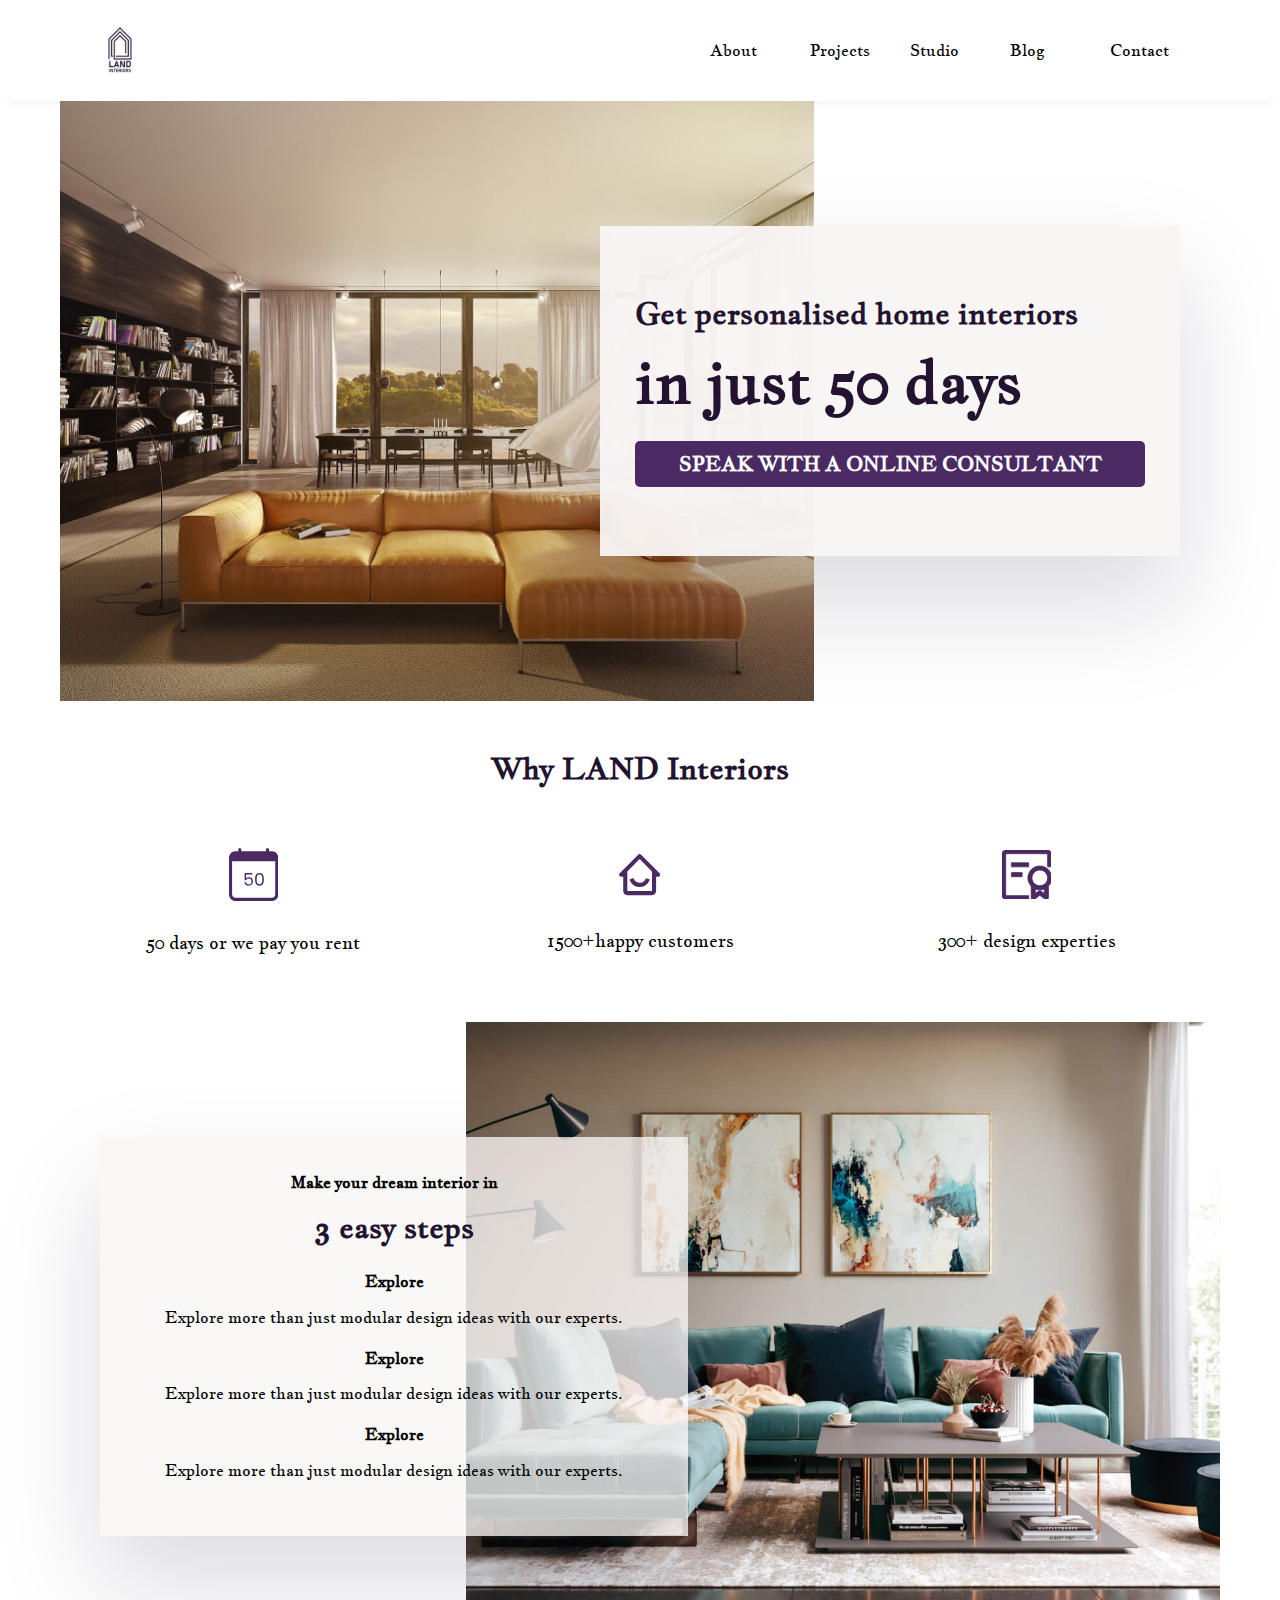
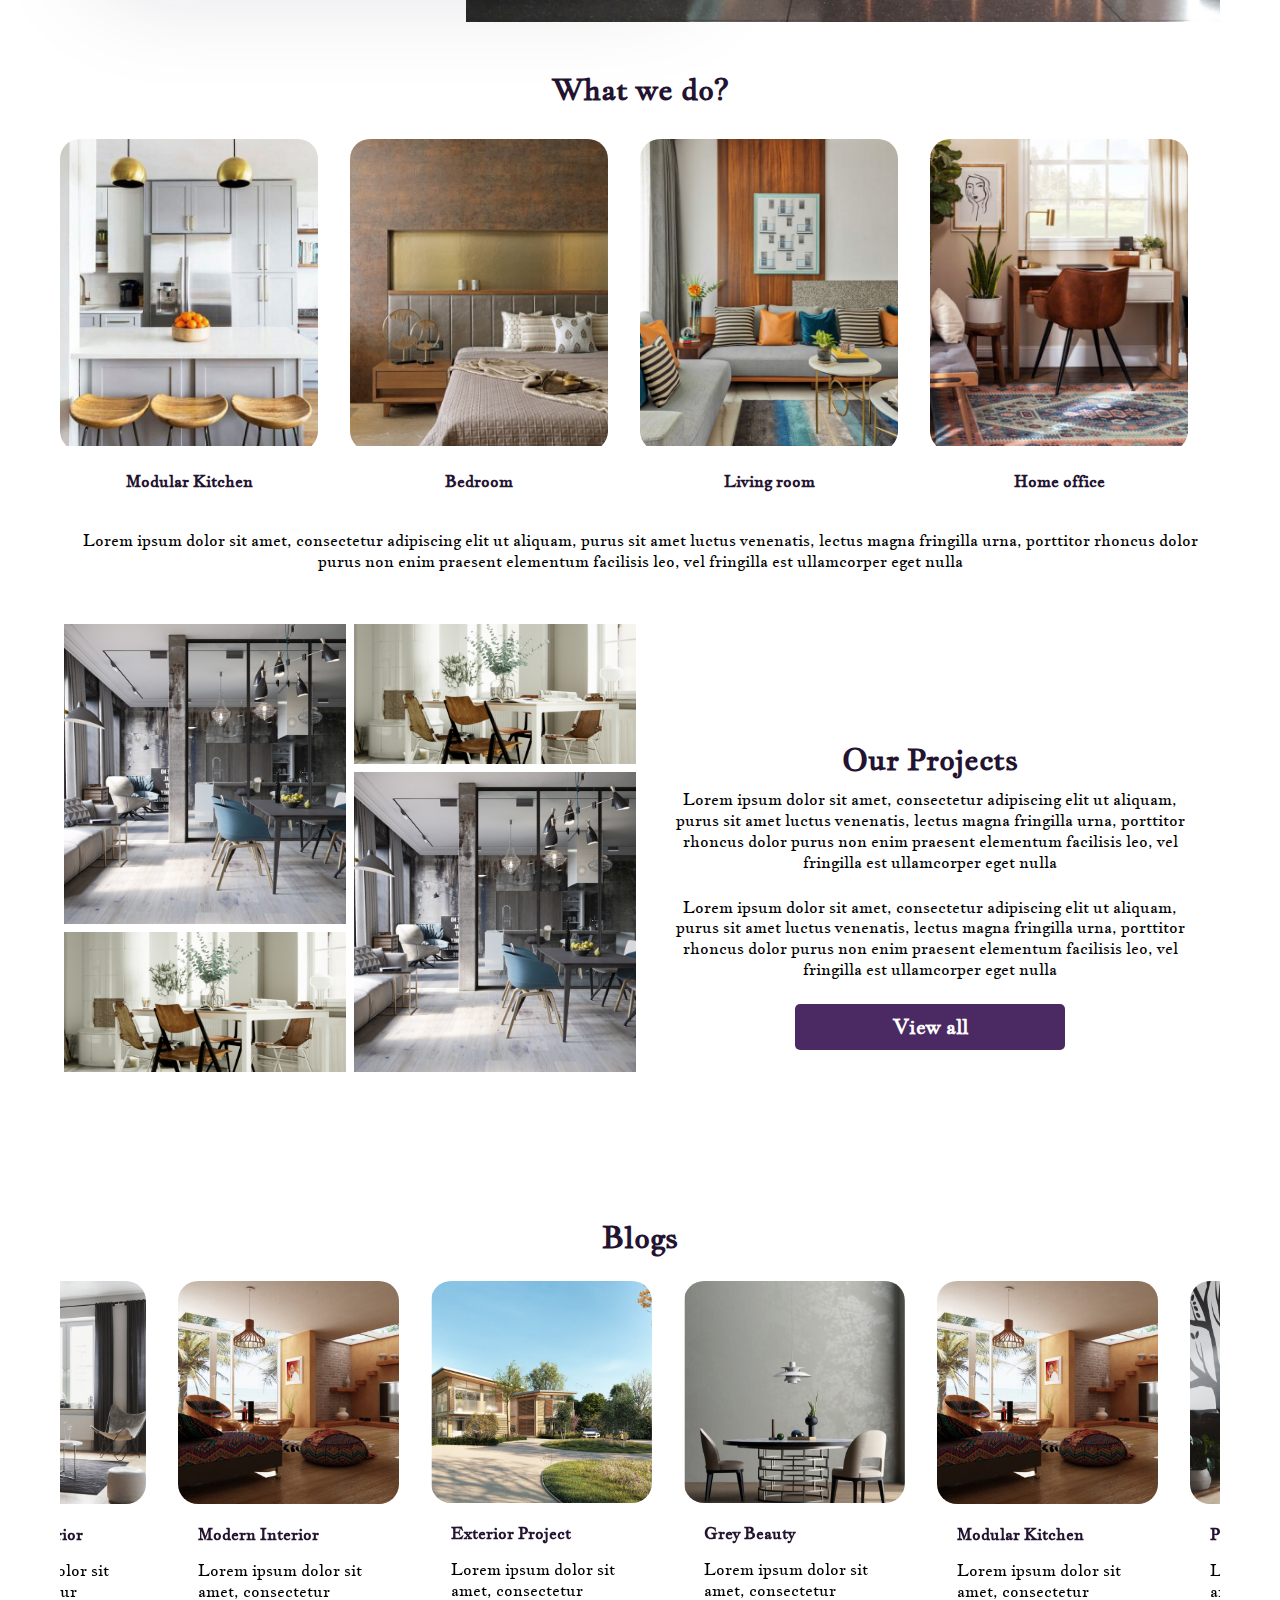
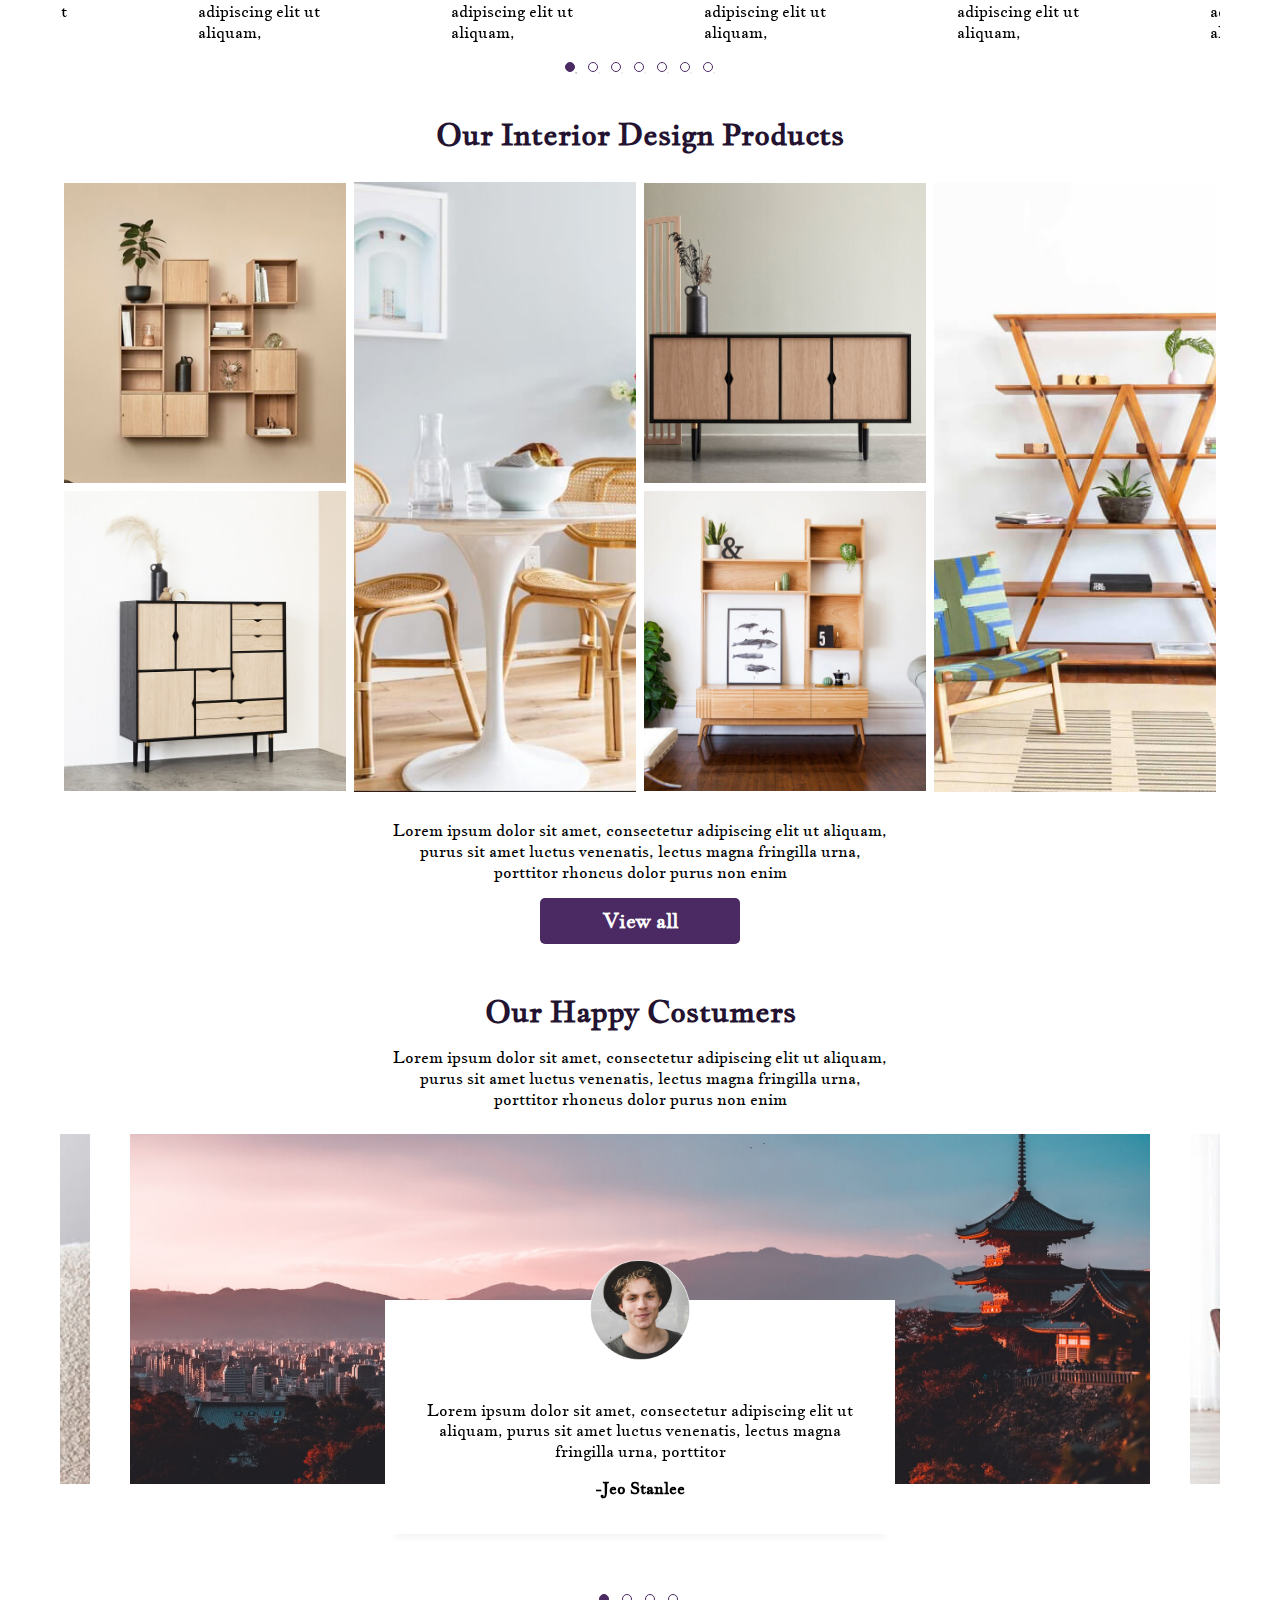
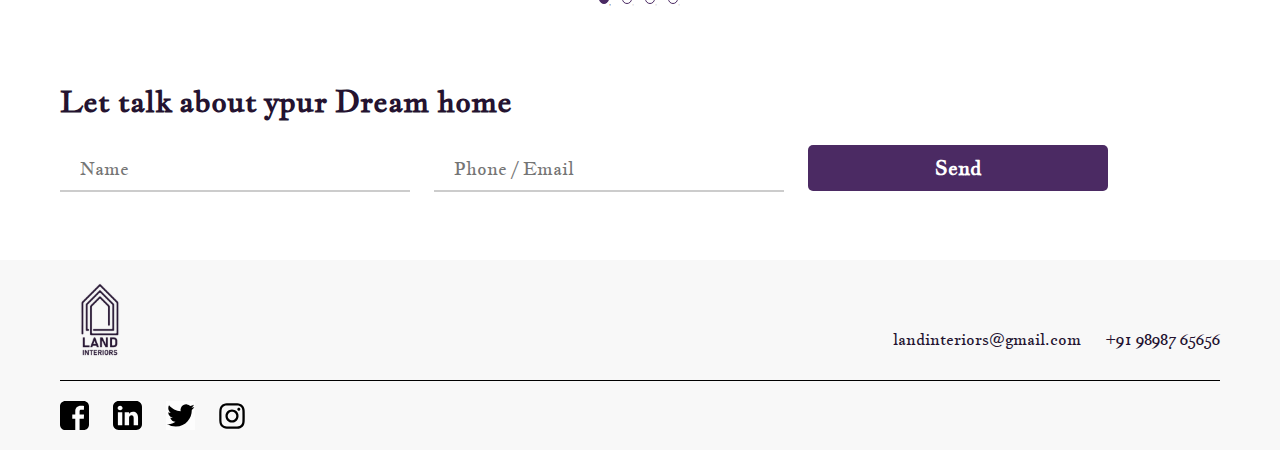
==== commit 37762397: "bug fixed" ====
--- a/index.html
+++ b/index.html
@@ -71,7 +71,7 @@
      <div class="isl-about2-wrapper">
           <div class="content-wrapper">
             <div class="isl-about2">
-              <div class="isl-about2__left" style="background-image: url('../assets/images/Mainbg.jpg');">
+              <div class="isl-about2__left" style="background-image: url('./assets/images/Mainbg.jpg');">
               </div>
               <div class="isl-about2__right">
                 <h2 class="isl-sub-h">
@@ -184,7 +184,7 @@
                     </div>
                   </div>
               </div>
-              <div class="isl-about3__right" style="background-image: url('../assets/images/subBG.jpg');">
+              <div class="isl-about3__right" style="background-image: url('./assets/images/subBG.jpg');">
               </div>
             </div>
           </div>
@@ -441,10 +441,10 @@
           Lorem ipsum dolor sit amet, consectetur adipiscing elit ut aliquam, purus sit amet luctus venenatis, lectus magna fringilla urna, porttitor rhoncus dolor purus non enim
         </div>
         <div class="testimonial__card-wrapper mt-4">
-          <div class="testimonial" style="background-image: url(../assets/images/Testimonial_main.jpg);">
+          <div class="testimonial" style="background-image: url(./assets/images/Testimonial_main.jpg);">
             <div class="testimonial__card-content">
                 <div class="testimonial__card-content-img">
-                    <img src="../assets/images/Profile.png" alt="Profile img">
+                    <img src="./assets/images/Profile.png" alt="Profile img">
                 </div>
                 <div class="isl-text">
                     Lorem ipsum dolor sit amet, consectetur adipiscing elit ut aliquam, purus sit amet luctus venenatis, lectus magna fringilla urna, porttitor
@@ -454,10 +454,10 @@
                 </div>
               </div>
             </div>
-          <div class="testimonial" style="background-image: url(../assets/images/Testimonial_main.jpg);">
+          <div class="testimonial" style="background-image: url(./assets/images/Testimonial_1.jpg);">
             <div class="testimonial__card-content">
                 <div class="testimonial__card-content-img">
-                    <img src="../assets/images/Profile.png" alt="Profile img">
+                    <img src="./assets/images/Profile.png" alt="Profile img">
                 </div>
                 <div class="isl-text">
                     Lorem ipsum dolor sit amet, consectetur adipiscing elit ut aliquam, purus sit amet luctus venenatis, lectus magna fringilla urna, porttitor
@@ -467,10 +467,10 @@
                 </div>
               </div>
             </div>
-          <div class="testimonial" style="background-image: url(../assets/images/Testimonial_main.jpg);">
+          <div class="testimonial" style="background-image: url(./assets/images/Testimonial_main.jpg);">
             <div class="testimonial__card-content">
                 <div class="testimonial__card-content-img">
-                    <img src="../assets/images/Profile.png" alt="Profile img">
+                    <img src="./assets/images/Profile.png" alt="Profile img">
                 </div>
                 <div class="isl-text">
                     Lorem ipsum dolor sit amet, consectetur adipiscing elit ut aliquam, purus sit amet luctus venenatis, lectus magna fringilla urna, porttitor
@@ -480,10 +480,10 @@
                 </div>
               </div>
             </div>
-          <div class="testimonial" style="background-image: url(../assets/images/Testimonial_main.jpg);">
+          <div class="testimonial" style="background-image: url(./assets/images/Testimonial_1.jpg);">
             <div class="testimonial__card-content">
                 <div class="testimonial__card-content-img">
-                    <img src="../assets/images/Profile.png" alt="Profile img">
+                    <img src="./assets/images/Profile.png" alt="Profile img">
                 </div>
                 <div class="isl-text">
                     Lorem ipsum dolor sit amet, consectetur adipiscing elit ut aliquam, purus sit amet luctus venenatis, lectus magna fringilla urna, porttitor
